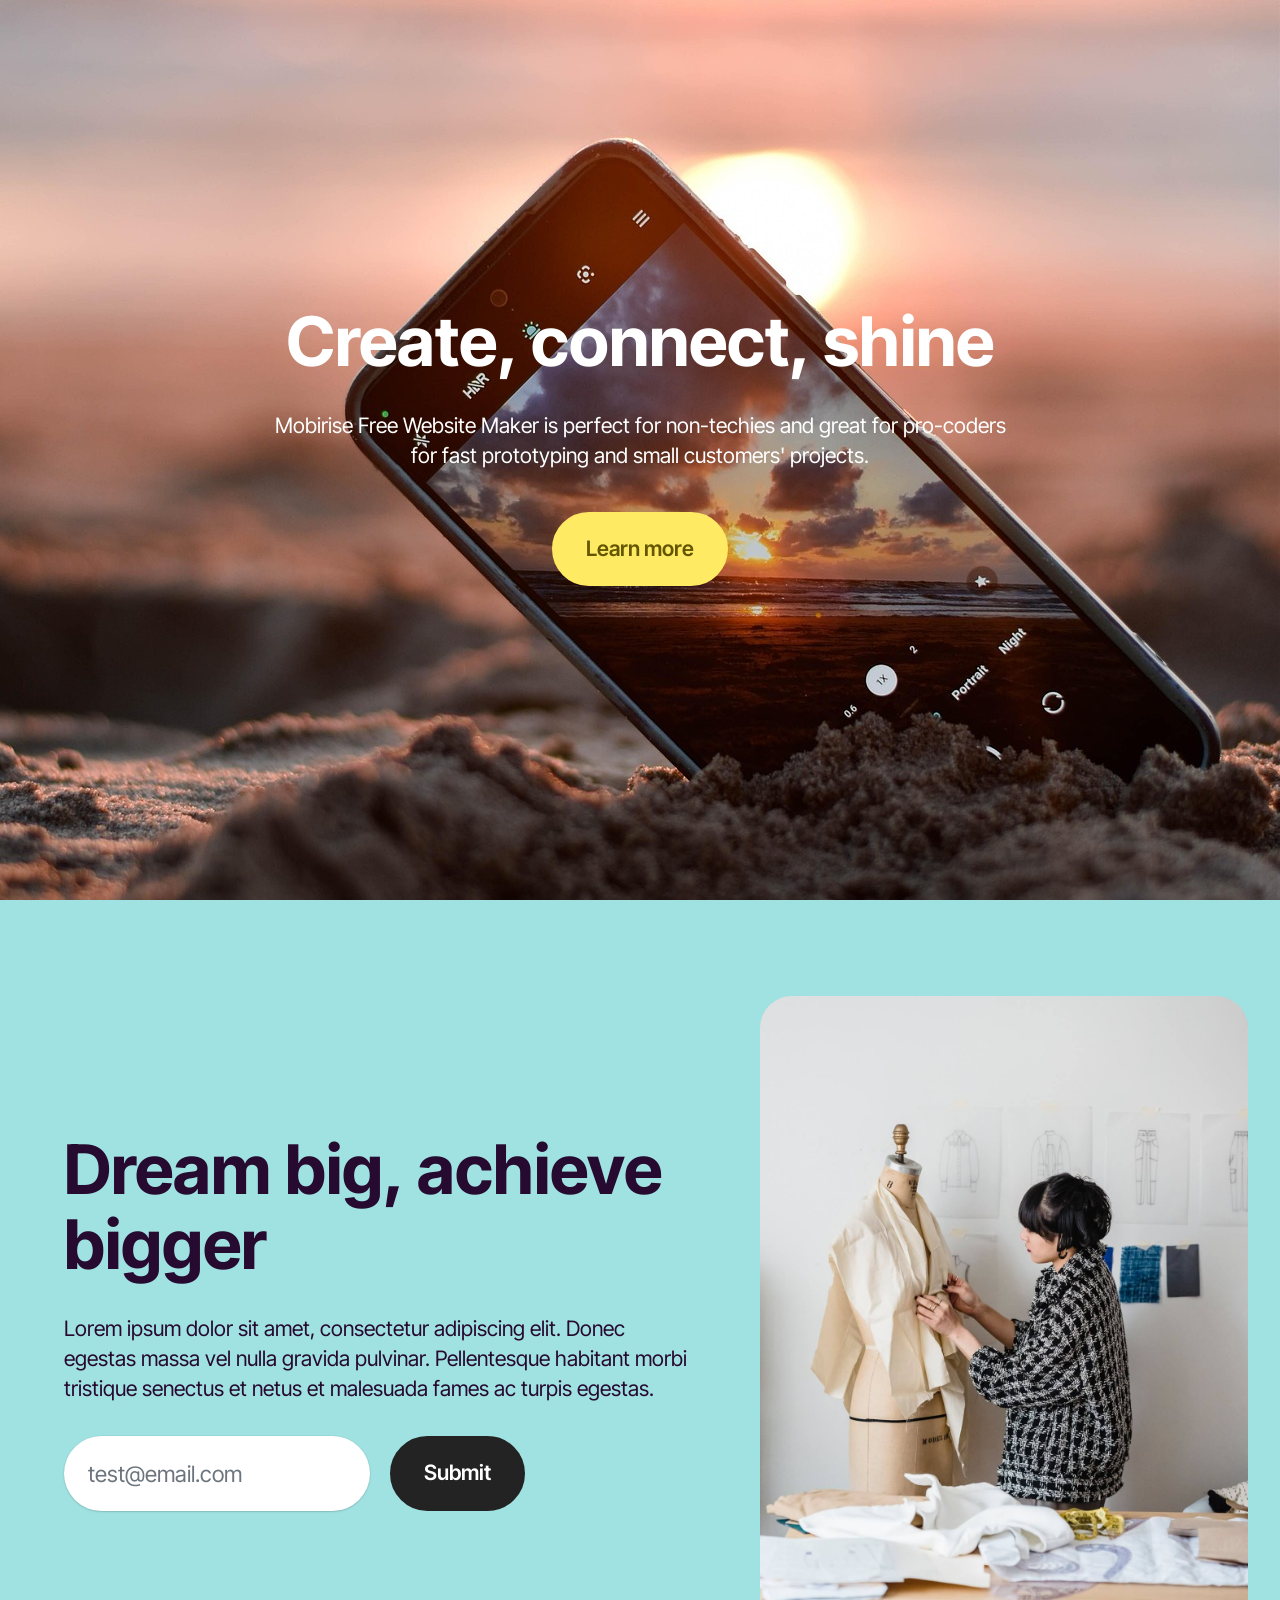
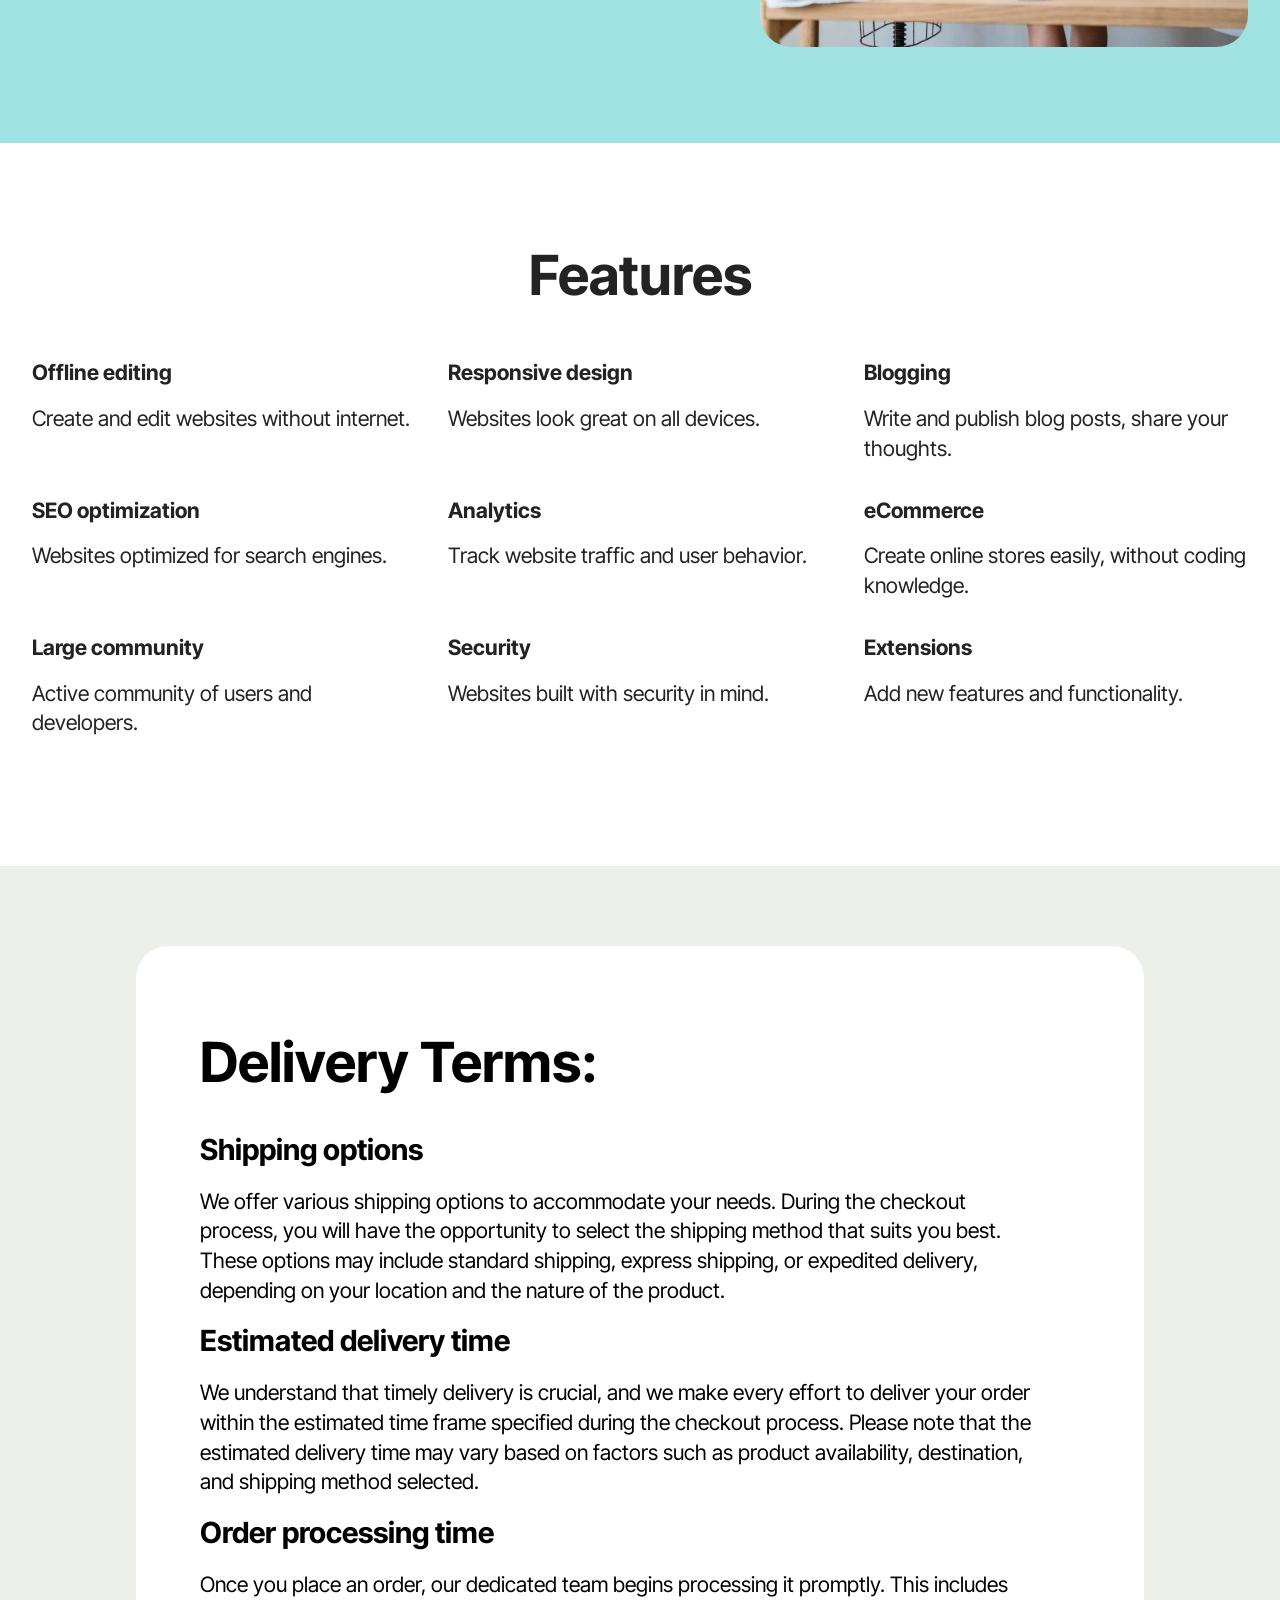
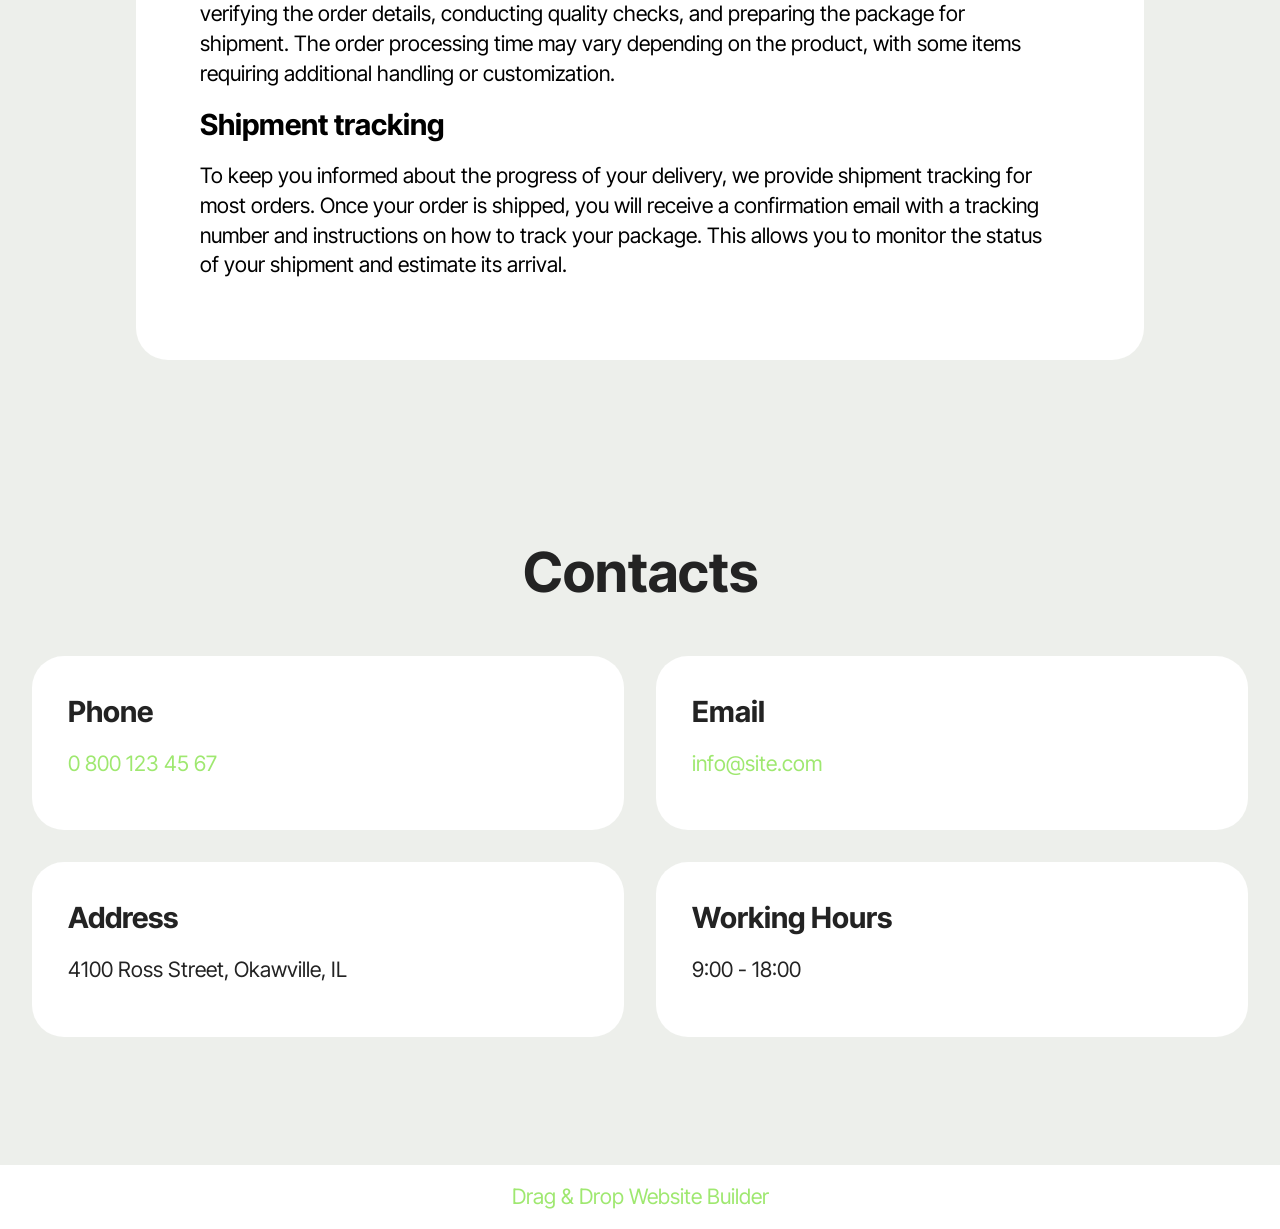
==== index.html @ 28545d35 "create github pages" ====
<!DOCTYPE html>
<html  >
<head>
  <!-- Site made with Mobirise Website Builder v6.1.12, https://mobirise.com -->
  <meta charset="UTF-8">
  <meta http-equiv="X-UA-Compatible" content="IE=edge">
  <meta name="generator" content="Mobirise v6.1.12, mobirise.com">
  <meta name="viewport" content="width=device-width, initial-scale=1, minimum-scale=1">
  <link rel="shortcut icon" href="assets/images/logo5.png" type="image/x-icon">
  <meta name="description" content="">
  
  
  <title>Home</title>
  <link rel="stylesheet" href="assets/bootstrap/css/bootstrap.min.css">
  <link rel="stylesheet" href="assets/theme/css/style.css">
  <link rel="preload" href="https://fonts.googleapis.com/css?family=Inter+Tight:100,200,300,400,500,600,700,800,900,100i,200i,300i,400i,500i,600i,700i,800i,900i&display=swap" as="style" onload="this.onload=null;this.rel='stylesheet'">
  <noscript><link rel="stylesheet" href="https://fonts.googleapis.com/css?family=Inter+Tight:100,200,300,400,500,600,700,800,900,100i,200i,300i,400i,500i,600i,700i,800i,900i&display=swap"></noscript>
  <link rel="preload" as="style" href="assets/mobirise/css/mbr-additional.css?v=DsA1QQ"><link rel="stylesheet" href="assets/mobirise/css/mbr-additional.css?v=DsA1QQ" type="text/css">

  
  
  
</head>
<body>
  
  <section data-bs-version="5.1" class="header09 startm5 cid-vx8OHKSLQX mbr-fullscreen" id="header09-0">	
    
	
	
	<div class="container-fluid">
		<div class="row">
			<div class="content-wrap col-12 col-md-8">
				<h1 class="mbr-section-title mbr-fonts-style mbr-white mb-4 display-1">
					<strong>Create, connect, shine</strong>
				</h1>
				
				<p class="mbr-fonts-style mbr-text mbr-white mb-4 display-7">
					Mobirise Free Website Maker is perfect for non-techies and great for pro-coders for fast prototyping
					and small customers' projects.
				</p>
				<div class="mbr-section-btn">
					<a class="btn btn-danger display-7" href="https://mobiri.se">
						Learn more
					</a>
				</div>
			</div>
		</div>
	</div>
</section>

<section data-bs-version="5.1" class="header8 cid-vx8OJpvfYa" id="header08-1">
	

	

	<div class="container">
		<div class="row content-wrapper justify-content-center">
			<div class="col-lg-7 mbr-form">
				<div class="text-wrapper align-left" data-form-type="formoid">
					<form action="https://mobirise.eu/" method="POST" class="mbr-form form-with-styler" data-form-title="Form Name"><input type="hidden" name="email" data-form-email="true" value="7hAetusuJZOMynA+xgD7O5yJXaCtSUnyC5FQjeJvLCbHvaGOHsaNDDgUWSrVdXHe0rz7kTd8qkErHKqMlIDs7rxGTB+/b4KkoXu0dcl7S8vp/3zw4QFLGj+jlqUexiQ5">
						<div class="dragArea row">
							<div class="col-lg-12 col-md-12 col-sm-12">
								<h1 class="mbr-section-title mbr-fonts-style mb-4 display-1">
									<strong>Dream big, achieve bigger</strong>
								</h1>
							</div>
							<div class="col-lg-12 col-md-12 col-sm-12">
								<p class="mbr-text mbr-fonts-style mb-4 display-7">
									Lorem ipsum dolor sit amet, consectetur adipiscing elit. Donec egestas massa vel
									nulla gravida pulvinar. Pellentesque habitant morbi tristique senectus et netus et
									malesuada fames ac turpis egestas.
								</p>
							</div>
							<div data-for="email" class="col-lg-6 col-md-6 col-sm-12">
								<input type="email" name="email" placeholder="test@email.com" data-form-field="email" class="form-control display-7" value="" id="email-header08-1">
							</div>
							<div class="col-auto mbr-section-btn">
								<button type="submit" class="w-100 btn btn-black display-7">Submit</button>
							</div>
							<div class="row">
								<div hidden="hidden" data-form-alert="" class="alert alert-success col-12">Thanks for filling out the form!</div>
								<div hidden="hidden" data-form-alert-danger="" class="alert alert-danger col-12">
									Oops...! some problem!
								</div>
							</div>
						</div>
					</form>
				</div>
			</div>
			<div class="col-lg-5 col-12">
				<div class="image-wrapper">
					<img class="w-100" src="assets/images/4.jpg" alt="Mobirise Website Builder">
				</div>
			</div>
		</div>
	</div>
</section>

<section data-bs-version="5.1" class="features033 cid-vx8PrbvoI5" id="features033-5">
	

	
	
	<div class="container">
		<div class="row justify-content-center">
			<div class="col-12 content-head">
				<div class="mbr-section-head mb-5">
					<h4 class="mbr-section-title mbr-fonts-style align-center mb-0 display-2">
						<strong>Features</strong>
					</h4>
					
				</div>
			</div>
		</div>
		<div class="row justify-content-center">
			<div class="item features-without-image col-12 col-lg-4 active">
				<div class="item-wrapper">
					
					<div class="card-box">
						<h4 class="card-title mbr-fonts-style mb-0 display-7">
							<strong>Offline editing</strong>
						</h4>
						<h5 class="card-text mbr-fonts-style mt-3 display-7">
							<div>Create and edit websites without internet.</div>
						</h5>
					</div>
				</div>
			</div>
			<div class="item features-without-image col-12 col-lg-4">
				<div class="item-wrapper">
					
					<div class="card-box">
						<h4 class="card-title mbr-fonts-style mb-0 display-7">
							<strong>Responsive design</strong>
						</h4>
						<h5 class="card-text mbr-fonts-style mt-3 display-7">
							Websites look great on all devices.
						</h5>
					</div>
				</div>
			</div>
			<div class="item features-without-image col-12 col-lg-4">
				<div class="item-wrapper">
					
					<div class="card-box">
						<h4 class="card-title mbr-fonts-style mb-0 display-7">
							<strong>Blogging</strong>
						</h4>
						<h5 class="card-text mbr-fonts-style mt-3 display-7">
							Write and publish blog posts, share your thoughts.
						</h5>
					</div>
				</div>
			</div>
			<div class="item features-without-image col-12 col-lg-4">
				<div class="item-wrapper">
					
					<div class="card-box">
						<h4 class="card-title mbr-fonts-style mb-0 display-7">
							<strong>SEO optimization</strong>
						</h4>
						<h5 class="card-text mbr-fonts-style mt-3 display-7">
							Websites optimized for search engines.
						</h5>
					</div>
				</div>
			</div>
			<div class="item features-without-image col-12 col-lg-4">
				<div class="item-wrapper">
					
					<div class="card-box">
						<h4 class="card-title mbr-fonts-style mb-0 display-7">
							<strong>Analytics</strong>
						</h4>
						<h5 class="card-text mbr-fonts-style mt-3 display-7">
							Track website traffic and user behavior.
						</h5>
					</div>
				</div>
			</div>
			<div class="item features-without-image col-12 col-lg-4">
				<div class="item-wrapper">
					
					<div class="card-box">
						<h4 class="card-title mbr-fonts-style mb-0 display-7">
							<strong>eCommerce</strong>
						</h4>
						<h5 class="card-text mbr-fonts-style mt-3 display-7">
							Create online stores easily, without coding knowledge.
						</h5>
					</div>
				</div>
			</div>

			<div class="item features-without-image col-12 col-lg-4">
				<div class="item-wrapper">
					
					<div class="card-box">
						<h4 class="card-title mbr-fonts-style mb-0 display-7">
							<strong>Large community</strong>
						</h4>
						<h5 class="card-text mbr-fonts-style mt-3 display-7">
							Active community of users and developers.
						</h5>
					</div>
				</div>
			</div>
			<div class="item features-without-image col-12 col-lg-4">
				<div class="item-wrapper">
					
					<div class="card-box">
						<h4 class="card-title mbr-fonts-style mb-0 display-7">
							<strong>Security</strong>
						</h4>
						<h5 class="card-text mbr-fonts-style mt-3 display-7">
						  Websites built with security in mind.</h5>
					</div>
				</div>
			</div>
			<div class="item features-without-image col-12 col-lg-4">
				<div class="item-wrapper">
					
					<div class="card-box">
						<h4 class="card-title mbr-fonts-style mb-0 display-7">
							<strong>Extensions</strong>
						</h4>
						<h5 class="card-text mbr-fonts-style mt-3 display-7">
							Add new features and functionality.
						</h5>
					</div>
				</div>
			</div>
		</div>
	</div>
</section>

<section data-bs-version="5.1" class="article07 cid-vx8PsERZXl" id="article07-6">
  

  
  
  <div class="container">
    <div class="row justify-content-center">
      <div class="card col-md-12 col-lg-10">
        <div class="card-wrapper">
          <h3 class="card-title mbr-fonts-style mbr-white mt-3 mb-4 display-2">
            <strong>Delivery Terms:</strong>
          </h3>
          <div class="row card-box align-left">
            <div class="item features-without-image col-12">
              <div class="item-wrapper">
                <h4 class="mbr-section-subtitle mbr-fonts-style mb-3 display-5">
                  <strong>Shipping options</strong>
                </h4>
                <p class="mbr-text mbr-fonts-style display-7">
                  We offer various shipping options to accommodate your needs.
                  During the checkout process, you will have the opportunity to
                  select the shipping method that suits you best. These options
                  may include standard shipping, express shipping, or expedited
                  delivery, depending on your location and the nature of the
                  product.
                </p>
              </div>
            </div>
            <div class="item features-without-image col-12">
              <div class="item-wrapper">
                <h4 class="mbr-section-subtitle mbr-fonts-style mb-3 display-5">
                  <strong>Estimated delivery time</strong>
                </h4>
                <p class="mbr-text mbr-fonts-style display-7">
                  We understand that timely delivery is crucial, and we make
                  every effort to deliver your order within the estimated time
                  frame specified during the checkout process. Please note that
                  the estimated delivery time may vary based on factors such as
                  product availability, destination, and shipping method
                  selected.
                </p>
              </div>
            </div>
            <div class="item features-without-image col-12">
              <div class="item-wrapper">
                <h4 class="mbr-section-subtitle mbr-fonts-style mb-3 display-5">
                  <strong>Order processing time</strong>
                </h4>
                <p class="mbr-text mbr-fonts-style display-7">
                  Once you place an order, our dedicated team begins processing
                  it promptly. This includes verifying the order details,
                  conducting quality checks, and preparing the package for
                  shipment. The order processing time may vary depending on the
                  product, with some items requiring additional handling or
                  customization.
                </p>
              </div>
            </div>
            <div class="item features-without-image col-12">
              <div class="item-wrapper">
                <h4 class="mbr-section-subtitle mbr-fonts-style mb-3 display-5">
                  <strong>Shipment tracking</strong>
                </h4>
                <p class="mbr-text mbr-fonts-style display-7">
                  To keep you informed about the progress of your delivery, we
                  provide shipment tracking for most orders. Once your order is
                  shipped, you will receive a confirmation email with a tracking
                  number and instructions on how to track your package. This
                  allows you to monitor the status of your shipment and estimate
                  its arrival.
                </p>
              </div>
            </div>
          </div>
          
        </div>
      </div>
    </div>
  </div>
</section>

<section data-bs-version="5.1" class="contacts01 cid-vx8PwdO3Mo" id="contacts01-7">
    

    
    
    <div class="container">
        <div class="row justify-content-center">
            <div class="col-12 content-head">
                <div class="mbr-section-head mb-5">
                    <h3 class="mbr-section-title mbr-fonts-style align-center mb-0 display-2">
                        <strong>Contacts</strong>
                    </h3>
                    
                </div>
            </div>
        </div>
        <div class="row">
            <div class="item features-without-image col-12 col-md-6 active">
                <div class="item-wrapper">
                    <div class="text-wrapper">
                        <h6 class="card-title mbr-fonts-style mb-3 display-5">
                            <strong>Phone</strong>
                        </h6>
                        <p class="mbr-text mbr-fonts-style display-7">
                            <a href="tel:+12345678910" class="text-primary">0 800 123 45 67</a>
                        </p>
                    </div>
                </div>
            </div>
            <div class="item features-without-image col-12 col-md-6">
                <div class="item-wrapper">
                    <div class="text-wrapper">
                        <h6 class="card-title mbr-fonts-style mb-3 display-5">
                            <strong>Email</strong>
                        </h6>
                        <p class="mbr-text mbr-fonts-style display-7">
                            <a href="mailto:info@site.com" class="text-primary">info@site.com</a>
                        </p>
                    </div>
                </div>
            </div>
            <div class="item features-without-image col-12 col-md-6">
                <div class="item-wrapper">
                    <div class="text-wrapper">
                        <h6 class="card-title mbr-fonts-style mb-3 display-5">
                            <strong>Address</strong>
                        </h6>
                        <p class="mbr-text mbr-fonts-style display-7">
                            4100 Ross Street, Okawville, IL
                        </p>
                    </div>
                </div>
            </div>
            <div class="item features-without-image col-12 col-md-6">
                <div class="item-wrapper">
                    <div class="text-wrapper">
                        <h6 class="card-title mbr-fonts-style mb-3 display-5">
                            <strong>Working Hours</strong>
                        </h6>
                        <p class="mbr-text mbr-fonts-style display-7">
                            9:00 - 18:00
                        </p>
                    </div>
                </div>
            </div>
        </div>
    </div>
</section><section class="display-7" style="padding: 0;align-items: center;justify-content: center;flex-wrap: wrap;    align-content: center;display: flex;position: relative;height: 4rem;"><a href="https://mobiri.se/5185870" style="flex: 1 1;height: 4rem;position: absolute;width: 100%;z-index: 1;"><img alt="" style="height: 4rem;" src="[data-uri]"></a><p style="margin: 0;text-align: center;" class="display-7">&#8204;</p><a style="z-index:1" href="https://mobirise.com/drag-drop-website-builder.html">Drag & Drop Website Builder</a></section><script src="assets/bootstrap/js/bootstrap.bundle.min.js"></script>  <script src="assets/smoothscroll/smooth-scroll.js"></script>  <script src="assets/ytplayer/index.js"></script>  <script src="assets/theme/js/script.js"></script>  <script src="assets/formoid/formoid.min.js"></script>  
  
  
</body>
</html>
---- assets/theme/css/style.css ----
@charset "UTF-8";
section {
  background-color: #ffffff;
}

body {
  font-style: normal;
  line-height: 1.5;
  font-weight: 400;
  color: #232323;
  position: relative;
}

button {
  background-color: transparent;
  border-color: transparent;
}

.embla__button,
.carousel-control {
  background-color: #edefea !important;
  opacity: 0.8 !important;
  color: #464845 !important;
  border-color: #edefea !important;
}

.carousel .close,
.modalWindow .close {
  background-color: #edefea !important;
  color: #464845 !important;
  border-color: #edefea !important;
  opacity: 0.8 !important;
}

.carousel .close:hover,
.modalWindow .close:hover {
  opacity: 1 !important;
}

.carousel-indicators li {
  background-color: #edefea !important;
  border: 2px solid #464845 !important;
}

.carousel-indicators li:hover,
.carousel-indicators li:active {
  opacity: 0.8 !important;
}

.embla__button:hover,
.carousel-control:hover {
  background-color: #edefea !important;
  opacity: 1 !important;
}

.modalWindow-video-container {
  height: 80%;
}

section,
.container,
.container-fluid {
  position: relative;
  word-wrap: break-word;
}

a.mbr-iconfont:hover {
  text-decoration: none;
}

.article .lead p,
.article .lead ul,
.article .lead ol,
.article .lead pre,
.article .lead blockquote {
  margin-bottom: 0;
}

a {
  font-style: normal;
  font-weight: 400;
  cursor: pointer;
}
a, a:hover {
  text-decoration: none;
}

.mbr-section-title {
  font-style: normal;
  line-height: 1.3;
}

.mbr-section-subtitle {
  line-height: 1.3;
}

.mbr-text {
  font-style: normal;
  line-height: 1.7;
}

h1,
h2,
h3,
h4,
h5,
h6,
.display-1,
.display-2,
.display-4,
.display-5,
.display-7,
span,
p,
a {
  line-height: 1;
  word-break: break-word;
  word-wrap: break-word;
  font-weight: 400;
}

b,
strong {
  font-weight: bold;
}

input:-webkit-autofill, input:-webkit-autofill:hover, input:-webkit-autofill:focus, input:-webkit-autofill:active {
  transition-delay: 9999s;
  -webkit-transition-property: background-color, color;
  transition-property: background-color, color;
}

textarea[type=hidden] {
  display: none;
}

section {
  background-position: 50% 50%;
  background-repeat: no-repeat;
  background-size: cover;
}
section .mbr-background-video,
section .mbr-background-video-preview {
  position: absolute;
  bottom: 0;
  left: 0;
  right: 0;
  top: 0;
}

.hidden {
  visibility: hidden;
}

.mbr-z-index20 {
  z-index: 20;
}

/*! Base colors */
.mbr-white {
  color: #ffffff;
}

.mbr-black {
  color: #111111;
}

.mbr-bg-white {
  background-color: #ffffff;
}

.mbr-bg-black {
  background-color: #000000;
}

/*! Text-aligns */
.align-left {
  text-align: left;
}

.align-center {
  text-align: center;
}

.align-right {
  text-align: right;
}

/*! Font-weight  */
.mbr-light {
  font-weight: 300;
}

.mbr-regular {
  font-weight: 400;
}

.mbr-semibold {
  font-weight: 500;
}

.mbr-bold {
  font-weight: 700;
}

/*! Media  */
.media-content {
  flex-basis: 100%;
}

.media-container-row {
  display: flex;
  flex-direction: row;
  flex-wrap: wrap;
  justify-content: center;
  align-content: center;
  align-items: start;
}
.media-container-row .media-size-item {
  width: 400px;
}

.media-container-column {
  display: flex;
  flex-direction: column;
  flex-wrap: wrap;
  justify-content: center;
  align-content: center;
  align-items: stretch;
}
.media-container-column > * {
  width: 100%;
}

@media (min-width: 992px) {
  .media-container-row {
    flex-wrap: nowrap;
  }
}
figure {
  margin-bottom: 0;
  overflow: hidden;
}

figure[mbr-media-size] {
  transition: width 0.1s;
}

img,
iframe {
  display: block;
  width: 100%;
}

.card {
  background-color: transparent;
  border: none;
}

.card-box {
  width: 100%;
}

.card-img {
  text-align: center;
  flex-shrink: 0;
  -webkit-flex-shrink: 0;
}

.media {
  max-width: 100%;
  margin: 0 auto;
}

.mbr-figure {
  align-self: center;
}

.media-container > div {
  max-width: 100%;
}

.mbr-figure img,
.card-img img {
  width: 100%;
}

@media (max-width: 991px) {
  .media-size-item {
    width: auto !important;
  }
  .media {
    width: auto;
  }
  .mbr-figure {
    width: 100% !important;
  }
}
/*! Buttons */
.mbr-section-btn {
  margin-left: -0.6rem;
  margin-right: -0.6rem;
  font-size: 0;
}

.btn {
  font-weight: 600;
  border-width: 1px;
  font-style: normal;
  margin: 0.6rem 0.6rem;
  white-space: normal;
  transition: all 0.2s ease-in-out;
  display: inline-flex;
  align-items: center;
  justify-content: center;
  word-break: break-word;
}

.btn-sm {
  font-weight: 600;
  letter-spacing: 0px;
  transition: all 0.3s ease-in-out;
}

.btn-md {
  font-weight: 600;
  letter-spacing: 0px;
  transition: all 0.3s ease-in-out;
}

.btn-lg {
  font-weight: 600;
  letter-spacing: 0px;
  transition: all 0.3s ease-in-out;
}

.btn-form {
  margin: 0;
}
.btn-form:hover {
  cursor: pointer;
}

nav .mbr-section-btn {
  margin-left: 0rem;
  margin-right: 0rem;
}

/*! Btn icon margin */
.btn .mbr-iconfont,
.btn.btn-sm .mbr-iconfont {
  order: 1;
  cursor: pointer;
  margin-left: 0.5rem;
  vertical-align: sub;
}

.btn.btn-md .mbr-iconfont,
.btn.btn-md .mbr-iconfont {
  margin-left: 0.8rem;
}

.mbr-regular {
  font-weight: 400;
}

.mbr-semibold {
  font-weight: 500;
}

.mbr-bold {
  font-weight: 700;
}

[type=submit] {
  -webkit-appearance: none;
}

/*! Full-screen */
.mbr-fullscreen .mbr-overlay {
  min-height: 100vh;
}

.mbr-fullscreen {
  display: flex;
  display: -moz-flex;
  display: -ms-flex;
  display: -o-flex;
  align-items: center;
  min-height: 100vh;
  padding-top: 3rem;
  padding-bottom: 3rem;
}

/*! Map */
.map {
  height: 25rem;
  position: relative;
}
.map iframe {
  width: 100%;
  height: 100%;
}

/*! Scroll to top arrow */
.mbr-arrow-up {
  bottom: 25px;
  right: 90px;
  position: fixed;
  text-align: right;
  z-index: 5000;
  color: #ffffff;
  font-size: 22px;
}

.mbr-arrow-up a {
  background: rgba(0, 0, 0, 0.2);
  border-radius: 50%;
  color: #fff;
  display: inline-block;
  height: 60px;
  width: 60px;
  border: 2px solid #fff;
  outline-style: none !important;
  position: relative;
  text-decoration: none;
  transition: all 0.3s ease-in-out;
  cursor: pointer;
  text-align: center;
}
.mbr-arrow-up a:hover {
  background-color: rgba(0, 0, 0, 0.4);
}
.mbr-arrow-up a i {
  line-height: 60px;
}

.mbr-arrow-up-icon {
  display: block;
  color: #fff;
}

.mbr-arrow-up-icon::before {
  content: "›";
  display: inline-block;
  font-family: serif;
  font-size: 22px;
  line-height: 1;
  font-style: normal;
  position: relative;
  top: 6px;
  left: -4px;
  transform: rotate(-90deg);
}

/*! Arrow Down */
.mbr-arrow {
  position: absolute;
  bottom: 45px;
  left: 50%;
  width: 60px;
  height: 60px;
  cursor: pointer;
  background-color: rgba(80, 80, 80, 0.5);
  border-radius: 50%;
  transform: translateX(-50%);
}
@media (max-width: 767px) {
  .mbr-arrow {
    display: none;
  }
}
.mbr-arrow > a {
  display: inline-block;
  text-decoration: none;
  outline-style: none;
  animation: arrowdown 1.7s ease-in-out infinite;
  color: #ffffff;
}
.mbr-arrow > a > i {
  position: absolute;
  top: -2px;
  left: 15px;
  font-size: 2rem;
}

#scrollToTop a i::before {
  content: "";
  position: absolute;
  display: block;
  border-bottom: 2.5px solid #fff;
  border-left: 2.5px solid #fff;
  width: 27.8%;
  height: 27.8%;
  left: 50%;
  top: 51%;
  transform: translateY(-30%) translateX(-50%) rotate(135deg);
}

@keyframes arrowdown {
  0% {
    transform: translateY(0px);
  }
  50% {
    transform: translateY(-5px);
  }
  100% {
    transform: translateY(0px);
  }
}
@media (max-width: 500px) {
  .mbr-arrow-up {
    left: 0;
    right: 0;
    text-align: center;
  }
}
/*Gradients animation*/
@keyframes gradient-animation {
  from {
    background-position: 0% 100%;
    animation-timing-function: ease-in-out;
  }
  to {
    background-position: 100% 0%;
    animation-timing-function: ease-in-out;
  }
}
.bg-gradient {
  background-size: 200% 200%;
  animation: gradient-animation 5s infinite alternate;
  -webkit-animation: gradient-animation 5s infinite alternate;
}

.menu .navbar-brand {
  display: -webkit-flex;
}
.menu .navbar-brand span {
  display: flex;
  display: -webkit-flex;
}
.menu .navbar-brand .navbar-caption-wrap {
  display: -webkit-flex;
}
.menu .navbar-brand .navbar-logo img {
  display: -webkit-flex;
  width: auto;
}
@media (min-width: 768px) and (max-width: 991px) {
  .menu .navbar-toggleable-sm .navbar-nav {
    display: -ms-flexbox;
  }
}
@media (max-width: 991px) {
  .menu .navbar-collapse {
    max-height: 93.5vh;
  }
  .menu .navbar-collapse.show {
    overflow: auto;
  }
}
@media (min-width: 992px) {
  .menu .navbar-nav.nav-dropdown {
    display: -webkit-flex;
  }
  .menu .navbar-toggleable-sm .navbar-collapse {
    display: -webkit-flex !important;
  }
  .menu .collapsed .navbar-collapse {
    max-height: 93.5vh;
  }
  .menu .collapsed .navbar-collapse.show {
    overflow: auto;
  }
}
@media (max-width: 767px) {
  .menu .navbar-collapse {
    max-height: 80vh;
  }
}

.nav-link .mbr-iconfont {
  margin-right: 0.5rem;
}

.navbar {
  display: -webkit-flex;
  -webkit-flex-wrap: wrap;
  -webkit-align-items: center;
  -webkit-justify-content: space-between;
}

.navbar-collapse {
  -webkit-flex-basis: 100%;
  -webkit-flex-grow: 1;
  -webkit-align-items: center;
}

.nav-dropdown .link {
  padding: 0.667em 1.667em !important;
  margin: 0 !important;
}

.nav {
  display: -webkit-flex;
  -webkit-flex-wrap: wrap;
}

.row {
  display: -webkit-flex;
  -webkit-flex-wrap: wrap;
}

.justify-content-center {
  -webkit-justify-content: center;
}

.form-inline {
  display: -webkit-flex;
}

.card-wrapper {
  -webkit-flex: 1;
}

.carousel-control {
  z-index: 10;
  display: -webkit-flex;
}

.carousel-controls {
  display: -webkit-flex;
}

.media {
  display: -webkit-flex;
}

.form-group:focus {
  outline: none;
}

.jq-selectbox__select {
  padding: 7px 0;
  position: relative;
}

.jq-selectbox__dropdown {
  overflow: hidden;
  border-radius: 10px;
  position: absolute;
  top: 100%;
  left: 0 !important;
  width: 100% !important;
}

.jq-selectbox__trigger-arrow {
  right: 0;
  transform: translateY(-50%);
}

.jq-selectbox li {
  padding: 1.07em 0.5em;
}

input[type=range] {
  padding-left: 0 !important;
  padding-right: 0 !important;
}

.modal-dialog,
.modal-content {
  height: 100%;
}

.modal-dialog .carousel-inner {
  height: calc(100vh - 1.75rem);
}
@media (max-width: 575px) {
  .modal-dialog .carousel-inner {
    height: calc(100vh - 1rem);
  }
}

.carousel-item {
  text-align: center;
}

.carousel-item img {
  margin: auto;
}

.navbar-toggler {
  align-self: flex-start;
  padding: 0.25rem 0.75rem;
  font-size: 1.25rem;
  line-height: 1;
  background: transparent;
  border: 1px solid transparent;
  border-radius: 0.25rem;
}

.navbar-toggler:focus,
.navbar-toggler:hover {
  text-decoration: none;
  box-shadow: none;
}

.navbar-toggler-icon {
  display: inline-block;
  width: 1.5em;
  height: 1.5em;
  vertical-align: middle;
  content: "";
  background: no-repeat center center;
  background-size: 100% 100%;
}

.navbar-toggler-left {
  position: absolute;
  left: 1rem;
}

.navbar-toggler-right {
  position: absolute;
  right: 1rem;
}

.card-img {
  width: auto;
}

.menu .navbar.collapsed:not(.beta-menu) {
  flex-direction: column;
}

.carousel-item.active,
.carousel-item-next,
.carousel-item-prev {
  display: flex;
}

.note-air-layout .dropup .dropdown-menu,
.note-air-layout .navbar-fixed-bottom .dropdown .dropdown-menu {
  bottom: initial !important;
}

html,
body {
  height: auto;
  min-height: 100vh;
}

.dropup .dropdown-toggle::after {
  display: none;
}

.form-asterisk {
  font-family: initial;
  position: absolute;
  top: -2px;
  font-weight: normal;
}

.form-control-label {
  position: relative;
  cursor: pointer;
  margin-bottom: 0.357em;
  padding: 0;
}

.alert {
  color: #ffffff;
  border-radius: 0;
  border: 0;
  font-size: 1.1rem;
  line-height: 1.5;
  margin-bottom: 1.875rem;
  padding: 1.25rem;
  position: relative;
  text-align: center;
}
.alert.alert-form::after {
  background-color: inherit;
  bottom: -7px;
  content: "";
  display: block;
  height: 14px;
  left: 50%;
  margin-left: -7px;
  position: absolute;
  transform: rotate(45deg);
  width: 14px;
}

.form-control {
  background-color: #ffffff;
  background-clip: border-box;
  color: #232323;
  line-height: 1rem !important;
  height: auto;
  padding: 1.2rem 2rem;
  transition: border-color 0.25s ease 0s;
  border: 1px solid transparent !important;
  border-radius: 4px;
  box-shadow: rgba(0, 0, 0, 0.07) 0px 1px 1px 0px, rgba(0, 0, 0, 0.07) 0px 1px 3px 0px, rgba(0, 0, 0, 0.03) 0px 0px 0px 1px;
}
.form-active .form-control:invalid {
  border-color: red;
}

.row > * {
  padding-right: 1rem;
  padding-left: 1rem;
}

form .row {
  margin-left: -0.6rem;
  margin-right: -0.6rem;
}
form .row [class*=col] {
  padding-left: 0.6rem;
  padding-right: 0.6rem;
}

form .mbr-section-btn {
  padding-left: 0.6rem;
  padding-right: 0.6rem;
}

form .form-check-input {
  margin-top: 0.5;
}

textarea.form-control {
  line-height: 1.5rem !important;
}

.form-group {
  margin-bottom: 1.2rem;
}

.form-control,
form .btn {
  min-height: 48px;
}

.gdpr-block label span.textGDPR input[name=gdpr] {
  top: 7px;
}

.form-control:focus {
  box-shadow: none;
}

:focus {
  outline: none;
}

.mbr-overlay {
  background-color: #000;
  bottom: 0;
  left: 0;
  opacity: 0.5;
  position: absolute;
  right: 0;
  top: 0;
  z-index: 0;
  pointer-events: none;
}

blockquote {
  font-style: italic;
  padding: 3rem;
  font-size: 1.09rem;
  position: relative;
  border-left: 3px solid;
}

ul,
ol,
pre,
blockquote {
  margin-bottom: 2.3125rem;
}

.mt-4 {
  margin-top: 2rem !important;
}

.mb-4 {
  margin-bottom: 2rem !important;
}

.container,
.container-fluid {
  padding-left: 16px;
  padding-right: 16px;
}

.row {
  margin-left: -16px;
  margin-right: -16px;
}
.row > [class*=col] {
  padding-left: 16px;
  padding-right: 16px;
}

@media (min-width: 992px) {
  .container-fluid {
    padding-left: 32px;
    padding-right: 32px;
  }
}
@media (max-width: 991px) {
  .mbr-container {
    padding-left: 16px;
    padding-right: 16px;
  }
}
.app-video-wrapper > img {
  opacity: 1;
}

.app-video-wrapper {
  background: transparent;
}

.item {
  position: relative;
}

.dropdown-menu .dropdown-menu {
  left: 100%;
}

.dropdown-item + .dropdown-menu {
  display: none;
}

.dropdown-item:hover + .dropdown-menu,
.dropdown-menu:hover {
  display: block;
}

@media (min-aspect-ratio: 16/9) {
  .mbr-video-foreground {
    height: 300% !important;
    top: -100% !important;
  }
}
@media (max-aspect-ratio: 16/9) {
  .mbr-video-foreground {
    width: 300% !important;
    left: -100% !important;
  }
}.engine {
	position: absolute;
	text-indent: -2400px;
	text-align: center;
	padding: 0;
	top: 0;
	left: -2400px;
}
---- assets/mobirise/css/mbr-additional.css ----
.btn {
  border-width: 2px;
}
img,
.card-wrap,
.card-wrapper,
.video-wrapper,
.mbr-figure iframe,
.google-map iframe,
.slide-content,
.plan,
.card,
.item-wrapper,
.item-wrapper .mbr-overlay {
  border-radius: 2rem !important;
}
.video-wrapper {
  overflow: hidden;
}
body {
  font-family: Inter Tight;
}
.display-1 {
  font-family: 'Inter Tight', sans-serif;
  font-size: 5rem;
  line-height: 1;
}
.display-1 > .mbr-iconfont {
  font-size: 6.25rem;
}
.display-2 {
  font-family: 'Inter Tight', sans-serif;
  font-size: 4rem;
  line-height: 1;
}
.display-2 > .mbr-iconfont {
  font-size: 5rem;
}
.display-4 {
  font-family: 'Inter Tight', sans-serif;
  font-size: 1.4rem;
  line-height: 1.5;
}
.display-4 > .mbr-iconfont {
  font-size: 1.75rem;
}
.display-5 {
  font-family: 'Inter Tight', sans-serif;
  font-size: 2rem;
  line-height: 1.5;
}
.display-5 > .mbr-iconfont {
  font-size: 2.5rem;
}
.display-7 {
  font-family: 'Inter Tight', sans-serif;
  font-size: 1.4rem;
  line-height: 1.3;
}
.display-7 > .mbr-iconfont {
  font-size: 1.75rem;
}
/* ---- Fluid typography for mobile devices ---- */
/* 1.4 - font scale ratio ( bootstrap == 1.42857 ) */
/* 100vw - current viewport width */
/* (48 - 20)  48 == 48rem == 768px, 20 == 20rem == 320px(minimal supported viewport) */
/* 0.65 - min scale variable, may vary */
@media (max-width: 992px) {
  .display-1 {
    font-size: 4rem;
  }
}
@media (max-width: 768px) {
  .display-1 {
    font-size: 3.5rem;
    font-size: calc( 2.4rem + (5 - 2.4) * ((100vw - 20rem) / (48 - 20)));
    line-height: calc( 1.1 * (2.4rem + (5 - 2.4) * ((100vw - 20rem) / (48 - 20))));
  }
  .display-2 {
    font-size: 3.2rem;
    font-size: calc( 2.05rem + (4 - 2.05) * ((100vw - 20rem) / (48 - 20)));
    line-height: calc( 1.3 * (2.05rem + (4 - 2.05) * ((100vw - 20rem) / (48 - 20))));
  }
  .display-4 {
    font-size: 1.12rem;
    font-size: calc( 1.14rem + (1.4 - 1.14) * ((100vw - 20rem) / (48 - 20)));
    line-height: calc( 1.4 * (1.14rem + (1.4 - 1.14) * ((100vw - 20rem) / (48 - 20))));
  }
  .display-5 {
    font-size: 1.6rem;
    font-size: calc( 1.35rem + (2 - 1.35) * ((100vw - 20rem) / (48 - 20)));
    line-height: calc( 1.4 * (1.35rem + (2 - 1.35) * ((100vw - 20rem) / (48 - 20))));
  }
  .display-7 {
    font-size: 1.12rem;
    font-size: calc( 1.14rem + (1.4 - 1.14) * ((100vw - 20rem) / (48 - 20)));
    line-height: calc( 1.4 * (1.14rem + (1.4 - 1.14) * ((100vw - 20rem) / (48 - 20))));
  }
}
@media (min-width: 992px) and (max-width: 1400px) {
  .display-1 {
    font-size: 3.5rem;
    font-size: calc( 2.4rem + (5 - 2.4) * ((100vw - 62rem) / (87 - 62)));
    line-height: calc( 1.1 * (2.4rem + (5 - 2.4) * ((100vw - 62rem) / (87 - 62))));
  }
  .display-2 {
    font-size: 3.2rem;
    font-size: calc( 2.05rem + (4 - 2.05) * ((100vw - 62rem) / (87 - 62)));
    line-height: calc( 1.3 * (2.05rem + (4 - 2.05) * ((100vw - 62rem) / (87 - 62))));
  }
  .display-4 {
    font-size: 1.12rem;
    font-size: calc( 1.14rem + (1.4 - 1.14) * ((100vw - 62rem) / (87 - 62)));
    line-height: calc( 1.4 * (1.14rem + (1.4 - 1.14) * ((100vw - 62rem) / (87 - 62))));
  }
  .display-5 {
    font-size: 1.6rem;
    font-size: calc( 1.35rem + (2 - 1.35) * ((100vw - 62rem) / (87 - 62)));
    line-height: calc( 1.4 * (1.35rem + (2 - 1.35) * ((100vw - 62rem) / (87 - 62))));
  }
  .display-7 {
    font-size: 1.12rem;
    font-size: calc( 1.14rem + (1.4 - 1.14) * ((100vw - 62rem) / (87 - 62)));
    line-height: calc( 1.4 * (1.14rem + (1.4 - 1.14) * ((100vw - 62rem) / (87 - 62))));
  }
}
/* Buttons */
.btn {
  padding: 1.25rem 2rem;
  border-radius: 4px;
}
@media (max-width: 767px) {
  .btn {
    padding: 0.75rem 1.5rem;
  }
}
.btn-sm {
  padding: 0.6rem 1.2rem;
  border-radius: 4px;
}
.btn-md {
  padding: 0.6rem 1.2rem;
  border-radius: 4px;
}
.btn-lg {
  padding: 1.25rem 2rem;
  border-radius: 4px;
}
.bg-primary {
  background-color: #9fe870 !important;
}
.bg-success {
  background-color: #3a341c !important;
}
.bg-info {
  background-color: #320707 !important;
}
.bg-warning {
  background-color: #a0e2e1 !important;
}
.bg-danger {
  background-color: #ffea64 !important;
}
.btn-primary,
.btn-primary:active {
  background-color: #9fe870 !important;
  border-color: #9fe870 !important;
  color: #264d0c !important;
  box-shadow: none;
}
.btn-primary:hover,
.btn-primary:focus,
.btn-primary.focus,
.btn-primary.active {
  color: inherit;
  background-color: #bcef9c !important;
  border-color: #bcef9c !important;
  box-shadow: none;
}
.btn-primary.disabled,
.btn-primary:disabled {
  color: #264d0c !important;
  background-color: #bcef9c !important;
  border-color: #bcef9c !important;
}
.btn-secondary,
.btn-secondary:active {
  background-color: #ffd7ef !important;
  border-color: #ffd7ef !important;
  color: #d70081 !important;
  box-shadow: none;
}
.btn-secondary:hover,
.btn-secondary:focus,
.btn-secondary.focus,
.btn-secondary.active {
  color: inherit;
  background-color: #ffffff !important;
  border-color: #ffffff !important;
  box-shadow: none;
}
.btn-secondary.disabled,
.btn-secondary:disabled {
  color: #d70081 !important;
  background-color: #ffffff !important;
  border-color: #ffffff !important;
}
.btn-info,
.btn-info:active {
  background-color: #320707 !important;
  border-color: #320707 !important;
  color: #ffffff !important;
  box-shadow: none;
}
.btn-info:hover,
.btn-info:focus,
.btn-info.focus,
.btn-info.active {
  color: inherit;
  background-color: #5f0d0d !important;
  border-color: #5f0d0d !important;
  box-shadow: none;
}
.btn-info.disabled,
.btn-info:disabled {
  color: #ffffff !important;
  background-color: #5f0d0d !important;
  border-color: #5f0d0d !important;
}
.btn-success,
.btn-success:active {
  background-color: #3a341c !important;
  border-color: #3a341c !important;
  color: #ffffff !important;
  box-shadow: none;
}
.btn-success:hover,
.btn-success:focus,
.btn-success.focus,
.btn-success.active {
  color: inherit;
  background-color: #5c532d !important;
  border-color: #5c532d !important;
  box-shadow: none;
}
.btn-success.disabled,
.btn-success:disabled {
  color: #ffffff !important;
  background-color: #5c532d !important;
  border-color: #5c532d !important;
}
.btn-warning,
.btn-warning:active {
  background-color: #a0e2e1 !important;
  border-color: #a0e2e1 !important;
  color: #1f6463 !important;
  box-shadow: none;
}
.btn-warning:hover,
.btn-warning:focus,
.btn-warning.focus,
.btn-warning.active {
  color: inherit;
  background-color: #c7eeed !important;
  border-color: #c7eeed !important;
  box-shadow: none;
}
.btn-warning.disabled,
.btn-warning:disabled {
  color: #1f6463 !important;
  background-color: #c7eeed !important;
  border-color: #c7eeed !important;
}
.btn-danger,
.btn-danger:active {
  background-color: #ffea64 !important;
  border-color: #ffea64 !important;
  color: #645600 !important;
  box-shadow: none;
}
.btn-danger:hover,
.btn-danger:focus,
.btn-danger.focus,
.btn-danger.active {
  color: inherit;
  background-color: #fff197 !important;
  border-color: #fff197 !important;
  box-shadow: none;
}
.btn-danger.disabled,
.btn-danger:disabled {
  color: #645600 !important;
  background-color: #fff197 !important;
  border-color: #fff197 !important;
}
.btn-white,
.btn-white:active {
  background-color: #eff0ec !important;
  border-color: #eff0ec !important;
  color: #757b62 !important;
  box-shadow: none;
}
.btn-white:hover,
.btn-white:focus,
.btn-white.focus,
.btn-white.active {
  color: inherit;
  background-color: #ffffff !important;
  border-color: #ffffff !important;
  box-shadow: none;
}
.btn-white.disabled,
.btn-white:disabled {
  color: #757b62 !important;
  background-color: #ffffff !important;
  border-color: #ffffff !important;
}
.btn-black,
.btn-black:active {
  background-color: #232323 !important;
  border-color: #232323 !important;
  color: #ffffff !important;
  box-shadow: none;
}
.btn-black:hover,
.btn-black:focus,
.btn-black.focus,
.btn-black.active {
  color: inherit;
  background-color: #3d3d3d !important;
  border-color: #3d3d3d !important;
  box-shadow: none;
}
.btn-black.disabled,
.btn-black:disabled {
  color: #ffffff !important;
  background-color: #3d3d3d !important;
  border-color: #3d3d3d !important;
}
.btn-primary-outline,
.btn-primary-outline:active {
  background-color: transparent !important;
  border-color: #9fe870;
  color: #9fe870;
}
.btn-primary-outline:hover,
.btn-primary-outline:focus,
.btn-primary-outline.focus,
.btn-primary-outline.active {
  color: #6ddc25 !important;
  background-color: transparent !important;
  border-color: #6ddc25 !important;
  box-shadow: none !important;
}
.btn-primary-outline.disabled,
.btn-primary-outline:disabled {
  color: #264d0c !important;
  background-color: #9fe870 !important;
  border-color: #9fe870 !important;
}
.btn-secondary-outline,
.btn-secondary-outline:active {
  background-color: transparent !important;
  border-color: #ffd7ef;
  color: #ffd7ef;
}
.btn-secondary-outline:hover,
.btn-secondary-outline:focus,
.btn-secondary-outline.focus,
.btn-secondary-outline.active {
  color: #ff80cc !important;
  background-color: transparent !important;
  border-color: #ff80cc !important;
  box-shadow: none !important;
}
.btn-secondary-outline.disabled,
.btn-secondary-outline:disabled {
  color: #d70081 !important;
  background-color: #ffd7ef !important;
  border-color: #ffd7ef !important;
}
.btn-info-outline,
.btn-info-outline:active {
  background-color: transparent !important;
  border-color: #320707;
  color: #320707;
}
.btn-info-outline:hover,
.btn-info-outline:focus,
.btn-info-outline.focus,
.btn-info-outline.active {
  color: #000000 !important;
  background-color: transparent !important;
  border-color: #000000 !important;
  box-shadow: none !important;
}
.btn-info-outline.disabled,
.btn-info-outline:disabled {
  color: #ffffff !important;
  background-color: #320707 !important;
  border-color: #320707 !important;
}
.btn-success-outline,
.btn-success-outline:active {
  background-color: transparent !important;
  border-color: #3a341c;
  color: #3a341c;
}
.btn-success-outline:hover,
.btn-success-outline:focus,
.btn-success-outline.focus,
.btn-success-outline.active {
  color: #000000 !important;
  background-color: transparent !important;
  border-color: #000000 !important;
  box-shadow: none !important;
}
.btn-success-outline.disabled,
.btn-success-outline:disabled {
  color: #ffffff !important;
  background-color: #3a341c !important;
  border-color: #3a341c !important;
}
.btn-warning-outline,
.btn-warning-outline:active {
  background-color: transparent !important;
  border-color: #a0e2e1;
  color: #a0e2e1;
}
.btn-warning-outline:hover,
.btn-warning-outline:focus,
.btn-warning-outline.focus,
.btn-warning-outline.active {
  color: #5ececc !important;
  background-color: transparent !important;
  border-color: #5ececc !important;
  box-shadow: none !important;
}
.btn-warning-outline.disabled,
.btn-warning-outline:disabled {
  color: #1f6463 !important;
  background-color: #a0e2e1 !important;
  border-color: #a0e2e1 !important;
}
.btn-danger-outline,
.btn-danger-outline:active {
  background-color: transparent !important;
  border-color: #ffea64;
  color: #ffea64;
}
.btn-danger-outline:hover,
.btn-danger-outline:focus,
.btn-danger-outline.focus,
.btn-danger-outline.active {
  color: #ffde0d !important;
  background-color: transparent !important;
  border-color: #ffde0d !important;
  box-shadow: none !important;
}
.btn-danger-outline.disabled,
.btn-danger-outline:disabled {
  color: #645600 !important;
  background-color: #ffea64 !important;
  border-color: #ffea64 !important;
}
.btn-black-outline,
.btn-black-outline:active {
  background-color: transparent !important;
  border-color: #232323;
  color: #232323;
}
.btn-black-outline:hover,
.btn-black-outline:focus,
.btn-black-outline.focus,
.btn-black-outline.active {
  color: #000000 !important;
  background-color: transparent !important;
  border-color: #000000 !important;
  box-shadow: none !important;
}
.btn-black-outline.disabled,
.btn-black-outline:disabled {
  color: #ffffff !important;
  background-color: #232323 !important;
  border-color: #232323 !important;
}
.btn-white-outline,
.btn-white-outline:active {
  background-color: transparent !important;
  border-color: #fafafa;
  color: #fafafa;
}
.btn-white-outline:hover,
.btn-white-outline:focus,
.btn-white-outline.focus,
.btn-white-outline.active {
  color: #cfcfcf !important;
  background-color: transparent !important;
  border-color: #cfcfcf !important;
  box-shadow: none !important;
}
.btn-white-outline.disabled,
.btn-white-outline:disabled {
  color: #7a7a7a !important;
  background-color: #fafafa !important;
  border-color: #fafafa !important;
}
.text-primary {
  color: #9fe870 !important;
}
.text-secondary {
  color: #ffd7ef !important;
}
.text-success {
  color: #3a341c !important;
}
.text-info {
  color: #320707 !important;
}
.text-warning {
  color: #a0e2e1 !important;
}
.text-danger {
  color: #ffea64 !important;
}
.text-white {
  color: #fafafa !important;
}
.text-black {
  color: #232323 !important;
}
a.text-primary:hover,
a.text-primary:focus,
a.text-primary.active {
  color: #66d022 !important;
}
a.text-secondary:hover,
a.text-secondary:focus,
a.text-secondary.active {
  color: #ff71c6 !important;
}
a.text-success:hover,
a.text-success:focus,
a.text-success.active {
  color: #000000 !important;
}
a.text-info:hover,
a.text-info:focus,
a.text-info.active {
  color: #000000 !important;
}
a.text-warning:hover,
a.text-warning:focus,
a.text-warning.active {
  color: #52cac8 !important;
}
a.text-danger:hover,
a.text-danger:focus,
a.text-danger.active {
  color: #fddb00 !important;
}
a.text-white:hover,
a.text-white:focus,
a.text-white.active {
  color: #c7c7c7 !important;
}
a.text-black:hover,
a.text-black:focus,
a.text-black.active {
  color: #000000 !important;
}
a[class*="text-"]:not(.nav-link):not(.dropdown-item):not([role]):not(.navbar-caption) {
  position: relative;
  background-image: transparent;
  background-size: 10000px 2px;
  background-repeat: no-repeat;
  background-position: 0px 1.2em;
  background-position: -10000px 1.2em;
}
a[class*="text-"]:not(.nav-link):not(.dropdown-item):not([role]):not(.navbar-caption):hover {
  transition: background-position 2s ease-in-out;
  background-image: linear-gradient(currentColor 50%, currentColor 50%);
  background-position: 0px 1.2em;
}
.nav-tabs .nav-link.active {
  color: #9fe870;
}
.nav-tabs .nav-link:not(.active) {
  color: #232323;
}
.alert-success {
  background-color: #70c770;
}
.alert-info {
  background-color: #320707;
}
.alert-warning {
  background-color: #a0e2e1;
}
.alert-danger {
  background-color: #ffea64;
}
.mbr-section-btn .btn:not(.btn-form) {
  border-radius: 100px;
}
.mbr-gallery-filter li a {
  border-radius: 100px !important;
}
.mbr-gallery-filter li.active .btn {
  background-color: #9fe870;
  border-color: #9fe870;
  color: #306310;
}
.mbr-gallery-filter li.active .btn:focus {
  box-shadow: none;
}
.nav-tabs .nav-link {
  border-radius: 100px !important;
}
a,
a:hover {
  color: #9fe870;
}
.mbr-plan-header.bg-primary .mbr-plan-subtitle,
.mbr-plan-header.bg-primary .mbr-plan-price-desc {
  color: #ffffff;
}
.mbr-plan-header.bg-success .mbr-plan-subtitle,
.mbr-plan-header.bg-success .mbr-plan-price-desc {
  color: #c0b27c;
}
.mbr-plan-header.bg-info .mbr-plan-subtitle,
.mbr-plan-header.bg-info .mbr-plan-price-desc {
  color: #f3abab;
}
.mbr-plan-header.bg-warning .mbr-plan-subtitle,
.mbr-plan-header.bg-warning .mbr-plan-price-desc {
  color: #ffffff;
}
.mbr-plan-header.bg-danger .mbr-plan-subtitle,
.mbr-plan-header.bg-danger .mbr-plan-price-desc {
  color: #ffffff;
}
/* Scroll to top button*/
.scrollToTop_wraper {
  display: none;
}
.form-control {
  font-family: 'Inter Tight', sans-serif;
  font-size: 1.4rem;
  line-height: 1.3;
  font-weight: 400;
  border-radius: 40px !important;
}
.form-control > .mbr-iconfont {
  font-size: 1.75rem;
}
.form-control:hover,
.form-control:focus {
  box-shadow: rgba(0, 0, 0, 0.07) 0px 1px 1px 0px, rgba(0, 0, 0, 0.07) 0px 1px 3px 0px, rgba(0, 0, 0, 0.03) 0px 0px 0px 1px;
  border-color: #9fe870 !important;
}
.form-control:-webkit-input-placeholder {
  font-family: 'Inter Tight', sans-serif;
  font-size: 1.4rem;
  line-height: 1.3;
  font-weight: 400;
}
.form-control:-webkit-input-placeholder > .mbr-iconfont {
  font-size: 1.75rem;
}
blockquote {
  border-color: #9fe870;
}
/* Forms */
.mbr-form .input-group-btn .btn {
  border-radius: 100px !important;
}
.mbr-form .input-group-btn .btn:hover {
  box-shadow: 0 10px 40px 0 rgba(0, 0, 0, 0.2);
}
.mbr-form .input-group-btn button[type="submit"] {
  border-radius: 100px !important;
  padding: 1rem 3rem;
}
.mbr-form .input-group-btn button[type="submit"]:hover {
  box-shadow: 0 10px 40px 0 rgba(0, 0, 0, 0.2);
}
.jq-selectbox li:hover,
.jq-selectbox li.selected {
  background-color: #9fe870;
  color: #000000;
}
.jq-number__spin {
  transition: 0.25s ease;
}
.jq-number__spin:hover {
  border-color: #9fe870;
}
.jq-selectbox .jq-selectbox__trigger-arrow,
.jq-number__spin.minus:after,
.jq-number__spin.plus:after {
  transition: 0.4s;
  border-top-color: #232323;
  border-bottom-color: #232323;
}
.jq-selectbox:hover .jq-selectbox__trigger-arrow,
.jq-number__spin.minus:hover:after,
.jq-number__spin.plus:hover:after {
  border-top-color: #9fe870;
  border-bottom-color: #9fe870;
}
.xdsoft_datetimepicker .xdsoft_calendar td.xdsoft_default,
.xdsoft_datetimepicker .xdsoft_calendar td.xdsoft_current,
.xdsoft_datetimepicker .xdsoft_timepicker .xdsoft_time_box > div > div.xdsoft_current {
  color: #000000 !important;
  background-color: #9fe870 !important;
  box-shadow: none !important;
}
.xdsoft_datetimepicker .xdsoft_calendar td:hover,
.xdsoft_datetimepicker .xdsoft_timepicker .xdsoft_time_box > div > div:hover {
  color: #000000 !important;
  background: #ffd7ef !important;
  box-shadow: none !important;
}
.lazy-bg {
  background-image: none !important;
}
.lazy-placeholder:not(section),
.lazy-none {
  display: block;
  position: relative;
  padding-bottom: 56.25%;
  width: 100%;
  height: auto;
}
iframe.lazy-placeholder,
.lazy-placeholder:after {
  content: '';
  position: absolute;
  width: 200px;
  height: 200px;
  background: transparent no-repeat center;
  background-size: contain;
  top: 50%;
  left: 50%;
  transform: translateX(-50%) translateY(-50%);
  background-image: url("data:image/svg+xml;charset=UTF-8,%3csvg width='32' height='32' viewBox='0 0 64 64' xmlns='http://www.w3.org/2000/svg' stroke='%239fe870' %3e%3cg fill='none' fill-rule='evenodd'%3e%3cg transform='translate(16 16)' stroke-width='2'%3e%3ccircle stroke-opacity='.5' cx='16' cy='16' r='16'/%3e%3cpath d='M32 16c0-9.94-8.06-16-16-16'%3e%3canimateTransform attributeName='transform' type='rotate' from='0 16 16' to='360 16 16' dur='1s' repeatCount='indefinite'/%3e%3c/path%3e%3c/g%3e%3c/g%3e%3c/svg%3e");
}
section.lazy-placeholder:after {
  opacity: 0.5;
}
body {
  overflow-x: hidden;
}
a {
  transition: color 0.6s;
}
@media (max-width: 1400px) {
  .container {
    max-width: 100%;
  }
}
@media (max-width: 1400px) and (min-width: 768px) {
  .container {
    padding-left: 32px;
    padding-right: 32px;
  }
}
@media (max-width: 1400px) and (min-width: 768px) {
  .container-fluid {
    padding-left: 32px;
    padding-right: 32px;
  }
}
@media (max-width: 767px) {
  .container-fluid {
    padding-left: 16px;
    padding-right: 16px;
  }
}
*:focus-visible {
  outline: red solid 2px !important;
  outline-offset: 2px !important;
  transition: outline 0.2s ease-in-out;
}
.cid-vx8OHKSLQX {
  display: flex;
  background-image: url("../../../assets/images/mbr.jpg");
}
.cid-vx8OHKSLQX .mbr-overlay {
  background-color: #f92c50;
  opacity: 0.5;
}
.cid-vx8OHKSLQX .mbr-fallback-image.disabled {
  display: none;
}
.cid-vx8OHKSLQX .mbr-fallback-image {
  display: block;
  background-size: cover;
  background-position: center center;
  width: 100%;
  height: 100%;
  position: absolute;
  top: 0;
}
.cid-vx8OHKSLQX .content-wrap {
  padding: 5rem 1rem;
}
@media (min-width: 992px) {
  .cid-vx8OHKSLQX .content-wrap {
    padding: 5rem 3rem;
  }
}
@media (min-width: 768px) {
  .cid-vx8OHKSLQX {
    align-items: center;
  }
  .cid-vx8OHKSLQX .row {
    justify-content: center;
  }
}
@media (max-width: 991px) and (min-width: 768px) {
  .cid-vx8OHKSLQX .content-wrap {
    min-width: 50%;
  }
}
@media (max-width: 767px) {
  .cid-vx8OHKSLQX {
    -webkit-align-items: center;
    align-items: center;
  }
  .cid-vx8OHKSLQX .mbr-row {
    -webkit-justify-content: center;
    justify-content: center;
  }
  .cid-vx8OHKSLQX .content-wrap {
    width: 100%;
  }
}
.cid-vx8OHKSLQX .mbr-section-title {
  text-align: center;
}
.cid-vx8OHKSLQX .mbr-text,
.cid-vx8OHKSLQX .mbr-section-btn {
  text-align: center;
}
.cid-vx8OJpvfYa {
  padding-top: 6rem;
  padding-bottom: 6rem;
  background-color: #a0e1e1;
}
.cid-vx8OJpvfYa input {
  padding: 1.5rem 1.5rem;
  border: none !important;
  height: 100%;
}
.cid-vx8OJpvfYa input:hover {
  border: none !important;
}
.cid-vx8OJpvfYa .btn {
  height: 100%;
  margin: auto;
}
@media (min-width: 768px) {
  .cid-vx8OJpvfYa .btn {
    margin-left: 0.625rem;
  }
}
@media (min-width: 992px) {
  .cid-vx8OJpvfYa .text-wrapper {
    padding: 0 2rem;
  }
}
@media (max-width: 767px) {
  .cid-vx8OJpvfYa .row {
    justify-content: center;
  }
}
.cid-vx8OJpvfYa .mbr-section-btn {
  display: flex;
  width: fit-content;
}
@media (max-width: 767px) {
  .cid-vx8OJpvfYa .mbr-section-btn {
    margin-top: 1rem;
  }
}
.cid-vx8OJpvfYa .mbr-section-btn .btn {
  width: auto;
}
@media (max-width: 991px) {
  .cid-vx8OJpvfYa .image-wrapper {
    margin-bottom: 2rem;
  }
  .cid-vx8OJpvfYa .content-wrapper {
    flex-direction: column-reverse;
  }
}
.cid-vx8OJpvfYa .justify-content-center {
  align-items: center;
}
.cid-vx8OJpvfYa .mbr-section-title {
  color: #260a30;
}
.cid-vx8OJpvfYa .mbr-text {
  color: #260a30;
}
.cid-vx8PrbvoI5 {
  padding-top: 6rem;
  padding-bottom: 6rem;
  background-color: #ffffff;
}
.cid-vx8PrbvoI5 .mbr-fallback-image.disabled {
  display: none;
}
.cid-vx8PrbvoI5 .mbr-fallback-image {
  display: block;
  background-size: cover;
  background-position: center center;
  width: 100%;
  height: 100%;
  position: absolute;
  top: 0;
}
.cid-vx8PrbvoI5 .item-wrapper {
  display: flex;
  margin-bottom: 2rem;
}
@media (max-width: 767px) {
  .cid-vx8PrbvoI5 .item-wrapper {
    margin-bottom: 1rem;
  }
}
.cid-vx8PrbvoI5 .img-wrapper {
  width: 10rem;
  padding-right: 1.5rem;
}
.cid-vx8PrbvoI5 .content-head {
  max-width: 800px;
}
.cid-vx8PsERZXl {
  padding-top: 5rem;
  padding-bottom: 5rem;
  background-color: #edefeb;
}
.cid-vx8PsERZXl .mbr-fallback-image.disabled {
  display: none;
}
.cid-vx8PsERZXl .mbr-fallback-image {
  display: block;
  background-size: cover;
  background-position: center center;
  width: 100%;
  height: 100%;
  position: absolute;
  top: 0;
}
.cid-vx8PsERZXl .card-wrapper {
  background: #ffffff;
}
@media (max-width: 767px) {
  .cid-vx8PsERZXl .card-wrapper {
    padding: 2rem 1.5rem;
  }
}
@media (min-width: 768px) and (max-width: 991px) {
  .cid-vx8PsERZXl .card-wrapper {
    padding: 2.25rem;
  }
}
@media (min-width: 992px) {
  .cid-vx8PsERZXl .card-wrapper {
    padding: 4rem;
  }
}
.cid-vx8PsERZXl .mbr-text,
.cid-vx8PsERZXl .mbr-section-btn {
  color: #000000;
  text-align: left;
}
.cid-vx8PsERZXl .card-title,
.cid-vx8PsERZXl .card-box {
  text-align: left;
  color: #000000;
}
.cid-vx8PwdO3Mo {
  padding-top: 6rem;
  padding-bottom: 6rem;
  background-color: #edefeb;
}
.cid-vx8PwdO3Mo .mbr-fallback-image.disabled {
  display: none;
}
.cid-vx8PwdO3Mo .mbr-fallback-image {
  display: block;
  background-size: cover;
  background-position: center center;
  width: 100%;
  height: 100%;
  position: absolute;
  top: 0;
}
.cid-vx8PwdO3Mo .row {
  justify-content: center;
}
.cid-vx8PwdO3Mo .item {
  margin-bottom: 2rem;
}
@media (max-width: 767px) {
  .cid-vx8PwdO3Mo .item {
    margin-bottom: 1rem;
  }
}
.cid-vx8PwdO3Mo .item .item-wrapper {
  display: flex;
  flex-direction: column;
  height: 100%;
  background: #ffffff;
  padding: 2.25rem;
}
@media (min-width: 992px) and (max-width: 1200px) {
  .cid-vx8PwdO3Mo .item .item-wrapper {
    padding: 2rem 1.5rem;
  }
}
@media (max-width: 767px) {
  .cid-vx8PwdO3Mo .item .item-wrapper {
    padding: 2rem 1.5rem;
  }
}
.cid-vx8PwdO3Mo .content-head {
  max-width: 800px;
}
---- assets/mobirise/css/mbr-additional.css ----
.btn {
  border-width: 2px;
}
img,
.card-wrap,
.card-wrapper,
.video-wrapper,
.mbr-figure iframe,
.google-map iframe,
.slide-content,
.plan,
.card,
.item-wrapper,
.item-wrapper .mbr-overlay {
  border-radius: 2rem !important;
}
.video-wrapper {
  overflow: hidden;
}
body {
  font-family: Inter Tight;
}
.display-1 {
  font-family: 'Inter Tight', sans-serif;
  font-size: 5rem;
  line-height: 1;
}
.display-1 > .mbr-iconfont {
  font-size: 6.25rem;
}
.display-2 {
  font-family: 'Inter Tight', sans-serif;
  font-size: 4rem;
  line-height: 1;
}
.display-2 > .mbr-iconfont {
  font-size: 5rem;
}
.display-4 {
  font-family: 'Inter Tight', sans-serif;
  font-size: 1.4rem;
  line-height: 1.5;
}
.display-4 > .mbr-iconfont {
  font-size: 1.75rem;
}
.display-5 {
  font-family: 'Inter Tight', sans-serif;
  font-size: 2rem;
  line-height: 1.5;
}
.display-5 > .mbr-iconfont {
  font-size: 2.5rem;
}
.display-7 {
  font-family: 'Inter Tight', sans-serif;
  font-size: 1.4rem;
  line-height: 1.3;
}
.display-7 > .mbr-iconfont {
  font-size: 1.75rem;
}
/* ---- Fluid typography for mobile devices ---- */
/* 1.4 - font scale ratio ( bootstrap == 1.42857 ) */
/* 100vw - current viewport width */
/* (48 - 20)  48 == 48rem == 768px, 20 == 20rem == 320px(minimal supported viewport) */
/* 0.65 - min scale variable, may vary */
@media (max-width: 992px) {
  .display-1 {
    font-size: 4rem;
  }
}
@media (max-width: 768px) {
  .display-1 {
    font-size: 3.5rem;
    font-size: calc( 2.4rem + (5 - 2.4) * ((100vw - 20rem) / (48 - 20)));
    line-height: calc( 1.1 * (2.4rem + (5 - 2.4) * ((100vw - 20rem) / (48 - 20))));
  }
  .display-2 {
    font-size: 3.2rem;
    font-size: calc( 2.05rem + (4 - 2.05) * ((100vw - 20rem) / (48 - 20)));
    line-height: calc( 1.3 * (2.05rem + (4 - 2.05) * ((100vw - 20rem) / (48 - 20))));
  }
  .display-4 {
    font-size: 1.12rem;
    font-size: calc( 1.14rem + (1.4 - 1.14) * ((100vw - 20rem) / (48 - 20)));
    line-height: calc( 1.4 * (1.14rem + (1.4 - 1.14) * ((100vw - 20rem) / (48 - 20))));
  }
  .display-5 {
    font-size: 1.6rem;
    font-size: calc( 1.35rem + (2 - 1.35) * ((100vw - 20rem) / (48 - 20)));
    line-height: calc( 1.4 * (1.35rem + (2 - 1.35) * ((100vw - 20rem) / (48 - 20))));
  }
  .display-7 {
    font-size: 1.12rem;
    font-size: calc( 1.14rem + (1.4 - 1.14) * ((100vw - 20rem) / (48 - 20)));
    line-height: calc( 1.4 * (1.14rem + (1.4 - 1.14) * ((100vw - 20rem) / (48 - 20))));
  }
}
@media (min-width: 992px) and (max-width: 1400px) {
  .display-1 {
    font-size: 3.5rem;
    font-size: calc( 2.4rem + (5 - 2.4) * ((100vw - 62rem) / (87 - 62)));
    line-height: calc( 1.1 * (2.4rem + (5 - 2.4) * ((100vw - 62rem) / (87 - 62))));
  }
  .display-2 {
    font-size: 3.2rem;
    font-size: calc( 2.05rem + (4 - 2.05) * ((100vw - 62rem) / (87 - 62)));
    line-height: calc( 1.3 * (2.05rem + (4 - 2.05) * ((100vw - 62rem) / (87 - 62))));
  }
  .display-4 {
    font-size: 1.12rem;
    font-size: calc( 1.14rem + (1.4 - 1.14) * ((100vw - 62rem) / (87 - 62)));
    line-height: calc( 1.4 * (1.14rem + (1.4 - 1.14) * ((100vw - 62rem) / (87 - 62))));
  }
  .display-5 {
    font-size: 1.6rem;
    font-size: calc( 1.35rem + (2 - 1.35) * ((100vw - 62rem) / (87 - 62)));
    line-height: calc( 1.4 * (1.35rem + (2 - 1.35) * ((100vw - 62rem) / (87 - 62))));
  }
  .display-7 {
    font-size: 1.12rem;
    font-size: calc( 1.14rem + (1.4 - 1.14) * ((100vw - 62rem) / (87 - 62)));
    line-height: calc( 1.4 * (1.14rem + (1.4 - 1.14) * ((100vw - 62rem) / (87 - 62))));
  }
}
/* Buttons */
.btn {
  padding: 1.25rem 2rem;
  border-radius: 4px;
}
@media (max-width: 767px) {
  .btn {
    padding: 0.75rem 1.5rem;
  }
}
.btn-sm {
  padding: 0.6rem 1.2rem;
  border-radius: 4px;
}
.btn-md {
  padding: 0.6rem 1.2rem;
  border-radius: 4px;
}
.btn-lg {
  padding: 1.25rem 2rem;
  border-radius: 4px;
}
.bg-primary {
  background-color: #9fe870 !important;
}
.bg-success {
  background-color: #3a341c !important;
}
.bg-info {
  background-color: #320707 !important;
}
.bg-warning {
  background-color: #a0e2e1 !important;
}
.bg-danger {
  background-color: #ffea64 !important;
}
.btn-primary,
.btn-primary:active {
  background-color: #9fe870 !important;
  border-color: #9fe870 !important;
  color: #264d0c !important;
  box-shadow: none;
}
.btn-primary:hover,
.btn-primary:focus,
.btn-primary.focus,
.btn-primary.active {
  color: inherit;
  background-color: #bcef9c !important;
  border-color: #bcef9c !important;
  box-shadow: none;
}
.btn-primary.disabled,
.btn-primary:disabled {
  color: #264d0c !important;
  background-color: #bcef9c !important;
  border-color: #bcef9c !important;
}
.btn-secondary,
.btn-secondary:active {
  background-color: #ffd7ef !important;
  border-color: #ffd7ef !important;
  color: #d70081 !important;
  box-shadow: none;
}
.btn-secondary:hover,
.btn-secondary:focus,
.btn-secondary.focus,
.btn-secondary.active {
  color: inherit;
  background-color: #ffffff !important;
  border-color: #ffffff !important;
  box-shadow: none;
}
.btn-secondary.disabled,
.btn-secondary:disabled {
  color: #d70081 !important;
  background-color: #ffffff !important;
  border-color: #ffffff !important;
}
.btn-info,
.btn-info:active {
  background-color: #320707 !important;
  border-color: #320707 !important;
  color: #ffffff !important;
  box-shadow: none;
}
.btn-info:hover,
.btn-info:focus,
.btn-info.focus,
.btn-info.active {
  color: inherit;
  background-color: #5f0d0d !important;
  border-color: #5f0d0d !important;
  box-shadow: none;
}
.btn-info.disabled,
.btn-info:disabled {
  color: #ffffff !important;
  background-color: #5f0d0d !important;
  border-color: #5f0d0d !important;
}
.btn-success,
.btn-success:active {
  background-color: #3a341c !important;
  border-color: #3a341c !important;
  color: #ffffff !important;
  box-shadow: none;
}
.btn-success:hover,
.btn-success:focus,
.btn-success.focus,
.btn-success.active {
  color: inherit;
  background-color: #5c532d !important;
  border-color: #5c532d !important;
  box-shadow: none;
}
.btn-success.disabled,
.btn-success:disabled {
  color: #ffffff !important;
  background-color: #5c532d !important;
  border-color: #5c532d !important;
}
.btn-warning,
.btn-warning:active {
  background-color: #a0e2e1 !important;
  border-color: #a0e2e1 !important;
  color: #1f6463 !important;
  box-shadow: none;
}
.btn-warning:hover,
.btn-warning:focus,
.btn-warning.focus,
.btn-warning.active {
  color: inherit;
  background-color: #c7eeed !important;
  border-color: #c7eeed !important;
  box-shadow: none;
}
.btn-warning.disabled,
.btn-warning:disabled {
  color: #1f6463 !important;
  background-color: #c7eeed !important;
  border-color: #c7eeed !important;
}
.btn-danger,
.btn-danger:active {
  background-color: #ffea64 !important;
  border-color: #ffea64 !important;
  color: #645600 !important;
  box-shadow: none;
}
.btn-danger:hover,
.btn-danger:focus,
.btn-danger.focus,
.btn-danger.active {
  color: inherit;
  background-color: #fff197 !important;
  border-color: #fff197 !important;
  box-shadow: none;
}
.btn-danger.disabled,
.btn-danger:disabled {
  color: #645600 !important;
  background-color: #fff197 !important;
  border-color: #fff197 !important;
}
.btn-white,
.btn-white:active {
  background-color: #eff0ec !important;
  border-color: #eff0ec !important;
  color: #757b62 !important;
  box-shadow: none;
}
.btn-white:hover,
.btn-white:focus,
.btn-white.focus,
.btn-white.active {
  color: inherit;
  background-color: #ffffff !important;
  border-color: #ffffff !important;
  box-shadow: none;
}
.btn-white.disabled,
.btn-white:disabled {
  color: #757b62 !important;
  background-color: #ffffff !important;
  border-color: #ffffff !important;
}
.btn-black,
.btn-black:active {
  background-color: #232323 !important;
  border-color: #232323 !important;
  color: #ffffff !important;
  box-shadow: none;
}
.btn-black:hover,
.btn-black:focus,
.btn-black.focus,
.btn-black.active {
  color: inherit;
  background-color: #3d3d3d !important;
  border-color: #3d3d3d !important;
  box-shadow: none;
}
.btn-black.disabled,
.btn-black:disabled {
  color: #ffffff !important;
  background-color: #3d3d3d !important;
  border-color: #3d3d3d !important;
}
.btn-primary-outline,
.btn-primary-outline:active {
  background-color: transparent !important;
  border-color: #9fe870;
  color: #9fe870;
}
.btn-primary-outline:hover,
.btn-primary-outline:focus,
.btn-primary-outline.focus,
.btn-primary-outline.active {
  color: #6ddc25 !important;
  background-color: transparent !important;
  border-color: #6ddc25 !important;
  box-shadow: none !important;
}
.btn-primary-outline.disabled,
.btn-primary-outline:disabled {
  color: #264d0c !important;
  background-color: #9fe870 !important;
  border-color: #9fe870 !important;
}
.btn-secondary-outline,
.btn-secondary-outline:active {
  background-color: transparent !important;
  border-color: #ffd7ef;
  color: #ffd7ef;
}
.btn-secondary-outline:hover,
.btn-secondary-outline:focus,
.btn-secondary-outline.focus,
.btn-secondary-outline.active {
  color: #ff80cc !important;
  background-color: transparent !important;
  border-color: #ff80cc !important;
  box-shadow: none !important;
}
.btn-secondary-outline.disabled,
.btn-secondary-outline:disabled {
  color: #d70081 !important;
  background-color: #ffd7ef !important;
  border-color: #ffd7ef !important;
}
.btn-info-outline,
.btn-info-outline:active {
  background-color: transparent !important;
  border-color: #320707;
  color: #320707;
}
.btn-info-outline:hover,
.btn-info-outline:focus,
.btn-info-outline.focus,
.btn-info-outline.active {
  color: #000000 !important;
  background-color: transparent !important;
  border-color: #000000 !important;
  box-shadow: none !important;
}
.btn-info-outline.disabled,
.btn-info-outline:disabled {
  color: #ffffff !important;
  background-color: #320707 !important;
  border-color: #320707 !important;
}
.btn-success-outline,
.btn-success-outline:active {
  background-color: transparent !important;
  border-color: #3a341c;
  color: #3a341c;
}
.btn-success-outline:hover,
.btn-success-outline:focus,
.btn-success-outline.focus,
.btn-success-outline.active {
  color: #000000 !important;
  background-color: transparent !important;
  border-color: #000000 !important;
  box-shadow: none !important;
}
.btn-success-outline.disabled,
.btn-success-outline:disabled {
  color: #ffffff !important;
  background-color: #3a341c !important;
  border-color: #3a341c !important;
}
.btn-warning-outline,
.btn-warning-outline:active {
  background-color: transparent !important;
  border-color: #a0e2e1;
  color: #a0e2e1;
}
.btn-warning-outline:hover,
.btn-warning-outline:focus,
.btn-warning-outline.focus,
.btn-warning-outline.active {
  color: #5ececc !important;
  background-color: transparent !important;
  border-color: #5ececc !important;
  box-shadow: none !important;
}
.btn-warning-outline.disabled,
.btn-warning-outline:disabled {
  color: #1f6463 !important;
  background-color: #a0e2e1 !important;
  border-color: #a0e2e1 !important;
}
.btn-danger-outline,
.btn-danger-outline:active {
  background-color: transparent !important;
  border-color: #ffea64;
  color: #ffea64;
}
.btn-danger-outline:hover,
.btn-danger-outline:focus,
.btn-danger-outline.focus,
.btn-danger-outline.active {
  color: #ffde0d !important;
  background-color: transparent !important;
  border-color: #ffde0d !important;
  box-shadow: none !important;
}
.btn-danger-outline.disabled,
.btn-danger-outline:disabled {
  color: #645600 !important;
  background-color: #ffea64 !important;
  border-color: #ffea64 !important;
}
.btn-black-outline,
.btn-black-outline:active {
  background-color: transparent !important;
  border-color: #232323;
  color: #232323;
}
.btn-black-outline:hover,
.btn-black-outline:focus,
.btn-black-outline.focus,
.btn-black-outline.active {
  color: #000000 !important;
  background-color: transparent !important;
  border-color: #000000 !important;
  box-shadow: none !important;
}
.btn-black-outline.disabled,
.btn-black-outline:disabled {
  color: #ffffff !important;
  background-color: #232323 !important;
  border-color: #232323 !important;
}
.btn-white-outline,
.btn-white-outline:active {
  background-color: transparent !important;
  border-color: #fafafa;
  color: #fafafa;
}
.btn-white-outline:hover,
.btn-white-outline:focus,
.btn-white-outline.focus,
.btn-white-outline.active {
  color: #cfcfcf !important;
  background-color: transparent !important;
  border-color: #cfcfcf !important;
  box-shadow: none !important;
}
.btn-white-outline.disabled,
.btn-white-outline:disabled {
  color: #7a7a7a !important;
  background-color: #fafafa !important;
  border-color: #fafafa !important;
}
.text-primary {
  color: #9fe870 !important;
}
.text-secondary {
  color: #ffd7ef !important;
}
.text-success {
  color: #3a341c !important;
}
.text-info {
  color: #320707 !important;
}
.text-warning {
  color: #a0e2e1 !important;
}
.text-danger {
  color: #ffea64 !important;
}
.text-white {
  color: #fafafa !important;
}
.text-black {
  color: #232323 !important;
}
a.text-primary:hover,
a.text-primary:focus,
a.text-primary.active {
  color: #66d022 !important;
}
a.text-secondary:hover,
a.text-secondary:focus,
a.text-secondary.active {
  color: #ff71c6 !important;
}
a.text-success:hover,
a.text-success:focus,
a.text-success.active {
  color: #000000 !important;
}
a.text-info:hover,
a.text-info:focus,
a.text-info.active {
  color: #000000 !important;
}
a.text-warning:hover,
a.text-warning:focus,
a.text-warning.active {
  color: #52cac8 !important;
}
a.text-danger:hover,
a.text-danger:focus,
a.text-danger.active {
  color: #fddb00 !important;
}
a.text-white:hover,
a.text-white:focus,
a.text-white.active {
  color: #c7c7c7 !important;
}
a.text-black:hover,
a.text-black:focus,
a.text-black.active {
  color: #000000 !important;
}
a[class*="text-"]:not(.nav-link):not(.dropdown-item):not([role]):not(.navbar-caption) {
  position: relative;
  background-image: transparent;
  background-size: 10000px 2px;
  background-repeat: no-repeat;
  background-position: 0px 1.2em;
  background-position: -10000px 1.2em;
}
a[class*="text-"]:not(.nav-link):not(.dropdown-item):not([role]):not(.navbar-caption):hover {
  transition: background-position 2s ease-in-out;
  background-image: linear-gradient(currentColor 50%, currentColor 50%);
  background-position: 0px 1.2em;
}
.nav-tabs .nav-link.active {
  color: #9fe870;
}
.nav-tabs .nav-link:not(.active) {
  color: #232323;
}
.alert-success {
  background-color: #70c770;
}
.alert-info {
  background-color: #320707;
}
.alert-warning {
  background-color: #a0e2e1;
}
.alert-danger {
  background-color: #ffea64;
}
.mbr-section-btn .btn:not(.btn-form) {
  border-radius: 100px;
}
.mbr-gallery-filter li a {
  border-radius: 100px !important;
}
.mbr-gallery-filter li.active .btn {
  background-color: #9fe870;
  border-color: #9fe870;
  color: #306310;
}
.mbr-gallery-filter li.active .btn:focus {
  box-shadow: none;
}
.nav-tabs .nav-link {
  border-radius: 100px !important;
}
a,
a:hover {
  color: #9fe870;
}
.mbr-plan-header.bg-primary .mbr-plan-subtitle,
.mbr-plan-header.bg-primary .mbr-plan-price-desc {
  color: #ffffff;
}
.mbr-plan-header.bg-success .mbr-plan-subtitle,
.mbr-plan-header.bg-success .mbr-plan-price-desc {
  color: #c0b27c;
}
.mbr-plan-header.bg-info .mbr-plan-subtitle,
.mbr-plan-header.bg-info .mbr-plan-price-desc {
  color: #f3abab;
}
.mbr-plan-header.bg-warning .mbr-plan-subtitle,
.mbr-plan-header.bg-warning .mbr-plan-price-desc {
  color: #ffffff;
}
.mbr-plan-header.bg-danger .mbr-plan-subtitle,
.mbr-plan-header.bg-danger .mbr-plan-price-desc {
  color: #ffffff;
}
/* Scroll to top button*/
.scrollToTop_wraper {
  display: none;
}
.form-control {
  font-family: 'Inter Tight', sans-serif;
  font-size: 1.4rem;
  line-height: 1.3;
  font-weight: 400;
  border-radius: 40px !important;
}
.form-control > .mbr-iconfont {
  font-size: 1.75rem;
}
.form-control:hover,
.form-control:focus {
  box-shadow: rgba(0, 0, 0, 0.07) 0px 1px 1px 0px, rgba(0, 0, 0, 0.07) 0px 1px 3px 0px, rgba(0, 0, 0, 0.03) 0px 0px 0px 1px;
  border-color: #9fe870 !important;
}
.form-control:-webkit-input-placeholder {
  font-family: 'Inter Tight', sans-serif;
  font-size: 1.4rem;
  line-height: 1.3;
  font-weight: 400;
}
.form-control:-webkit-input-placeholder > .mbr-iconfont {
  font-size: 1.75rem;
}
blockquote {
  border-color: #9fe870;
}
/* Forms */
.mbr-form .input-group-btn .btn {
  border-radius: 100px !important;
}
.mbr-form .input-group-btn .btn:hover {
  box-shadow: 0 10px 40px 0 rgba(0, 0, 0, 0.2);
}
.mbr-form .input-group-btn button[type="submit"] {
  border-radius: 100px !important;
  padding: 1rem 3rem;
}
.mbr-form .input-group-btn button[type="submit"]:hover {
  box-shadow: 0 10px 40px 0 rgba(0, 0, 0, 0.2);
}
.jq-selectbox li:hover,
.jq-selectbox li.selected {
  background-color: #9fe870;
  color: #000000;
}
.jq-number__spin {
  transition: 0.25s ease;
}
.jq-number__spin:hover {
  border-color: #9fe870;
}
.jq-selectbox .jq-selectbox__trigger-arrow,
.jq-number__spin.minus:after,
.jq-number__spin.plus:after {
  transition: 0.4s;
  border-top-color: #232323;
  border-bottom-color: #232323;
}
.jq-selectbox:hover .jq-selectbox__trigger-arrow,
.jq-number__spin.minus:hover:after,
.jq-number__spin.plus:hover:after {
  border-top-color: #9fe870;
  border-bottom-color: #9fe870;
}
.xdsoft_datetimepicker .xdsoft_calendar td.xdsoft_default,
.xdsoft_datetimepicker .xdsoft_calendar td.xdsoft_current,
.xdsoft_datetimepicker .xdsoft_timepicker .xdsoft_time_box > div > div.xdsoft_current {
  color: #000000 !important;
  background-color: #9fe870 !important;
  box-shadow: none !important;
}
.xdsoft_datetimepicker .xdsoft_calendar td:hover,
.xdsoft_datetimepicker .xdsoft_timepicker .xdsoft_time_box > div > div:hover {
  color: #000000 !important;
  background: #ffd7ef !important;
  box-shadow: none !important;
}
.lazy-bg {
  background-image: none !important;
}
.lazy-placeholder:not(section),
.lazy-none {
  display: block;
  position: relative;
  padding-bottom: 56.25%;
  width: 100%;
  height: auto;
}
iframe.lazy-placeholder,
.lazy-placeholder:after {
  content: '';
  position: absolute;
  width: 200px;
  height: 200px;
  background: transparent no-repeat center;
  background-size: contain;
  top: 50%;
  left: 50%;
  transform: translateX(-50%) translateY(-50%);
  background-image: url("data:image/svg+xml;charset=UTF-8,%3csvg width='32' height='32' viewBox='0 0 64 64' xmlns='http://www.w3.org/2000/svg' stroke='%239fe870' %3e%3cg fill='none' fill-rule='evenodd'%3e%3cg transform='translate(16 16)' stroke-width='2'%3e%3ccircle stroke-opacity='.5' cx='16' cy='16' r='16'/%3e%3cpath d='M32 16c0-9.94-8.06-16-16-16'%3e%3canimateTransform attributeName='transform' type='rotate' from='0 16 16' to='360 16 16' dur='1s' repeatCount='indefinite'/%3e%3c/path%3e%3c/g%3e%3c/g%3e%3c/svg%3e");
}
section.lazy-placeholder:after {
  opacity: 0.5;
}
body {
  overflow-x: hidden;
}
a {
  transition: color 0.6s;
}
@media (max-width: 1400px) {
  .container {
    max-width: 100%;
  }
}
@media (max-width: 1400px) and (min-width: 768px) {
  .container {
    padding-left: 32px;
    padding-right: 32px;
  }
}
@media (max-width: 1400px) and (min-width: 768px) {
  .container-fluid {
    padding-left: 32px;
    padding-right: 32px;
  }
}
@media (max-width: 767px) {
  .container-fluid {
    padding-left: 16px;
    padding-right: 16px;
  }
}
*:focus-visible {
  outline: red solid 2px !important;
  outline-offset: 2px !important;
  transition: outline 0.2s ease-in-out;
}
.cid-vx8OHKSLQX {
  display: flex;
  background-image: url("../../../assets/images/mbr.jpg");
}
.cid-vx8OHKSLQX .mbr-overlay {
  background-color: #f92c50;
  opacity: 0.5;
}
.cid-vx8OHKSLQX .mbr-fallback-image.disabled {
  display: none;
}
.cid-vx8OHKSLQX .mbr-fallback-image {
  display: block;
  background-size: cover;
  background-position: center center;
  width: 100%;
  height: 100%;
  position: absolute;
  top: 0;
}
.cid-vx8OHKSLQX .content-wrap {
  padding: 5rem 1rem;
}
@media (min-width: 992px) {
  .cid-vx8OHKSLQX .content-wrap {
    padding: 5rem 3rem;
  }
}
@media (min-width: 768px) {
  .cid-vx8OHKSLQX {
    align-items: center;
  }
  .cid-vx8OHKSLQX .row {
    justify-content: center;
  }
}
@media (max-width: 991px) and (min-width: 768px) {
  .cid-vx8OHKSLQX .content-wrap {
    min-width: 50%;
  }
}
@media (max-width: 767px) {
  .cid-vx8OHKSLQX {
    -webkit-align-items: center;
    align-items: center;
  }
  .cid-vx8OHKSLQX .mbr-row {
    -webkit-justify-content: center;
    justify-content: center;
  }
  .cid-vx8OHKSLQX .content-wrap {
    width: 100%;
  }
}
.cid-vx8OHKSLQX .mbr-section-title {
  text-align: center;
}
.cid-vx8OHKSLQX .mbr-text,
.cid-vx8OHKSLQX .mbr-section-btn {
  text-align: center;
}
.cid-vx8OJpvfYa {
  padding-top: 6rem;
  padding-bottom: 6rem;
  background-color: #a0e1e1;
}
.cid-vx8OJpvfYa input {
  padding: 1.5rem 1.5rem;
  border: none !important;
  height: 100%;
}
.cid-vx8OJpvfYa input:hover {
  border: none !important;
}
.cid-vx8OJpvfYa .btn {
  height: 100%;
  margin: auto;
}
@media (min-width: 768px) {
  .cid-vx8OJpvfYa .btn {
    margin-left: 0.625rem;
  }
}
@media (min-width: 992px) {
  .cid-vx8OJpvfYa .text-wrapper {
    padding: 0 2rem;
  }
}
@media (max-width: 767px) {
  .cid-vx8OJpvfYa .row {
    justify-content: center;
  }
}
.cid-vx8OJpvfYa .mbr-section-btn {
  display: flex;
  width: fit-content;
}
@media (max-width: 767px) {
  .cid-vx8OJpvfYa .mbr-section-btn {
    margin-top: 1rem;
  }
}
.cid-vx8OJpvfYa .mbr-section-btn .btn {
  width: auto;
}
@media (max-width: 991px) {
  .cid-vx8OJpvfYa .image-wrapper {
    margin-bottom: 2rem;
  }
  .cid-vx8OJpvfYa .content-wrapper {
    flex-direction: column-reverse;
  }
}
.cid-vx8OJpvfYa .justify-content-center {
  align-items: center;
}
.cid-vx8OJpvfYa .mbr-section-title {
  color: #260a30;
}
.cid-vx8OJpvfYa .mbr-text {
  color: #260a30;
}
.cid-vx8PrbvoI5 {
  padding-top: 6rem;
  padding-bottom: 6rem;
  background-color: #ffffff;
}
.cid-vx8PrbvoI5 .mbr-fallback-image.disabled {
  display: none;
}
.cid-vx8PrbvoI5 .mbr-fallback-image {
  display: block;
  background-size: cover;
  background-position: center center;
  width: 100%;
  height: 100%;
  position: absolute;
  top: 0;
}
.cid-vx8PrbvoI5 .item-wrapper {
  display: flex;
  margin-bottom: 2rem;
}
@media (max-width: 767px) {
  .cid-vx8PrbvoI5 .item-wrapper {
    margin-bottom: 1rem;
  }
}
.cid-vx8PrbvoI5 .img-wrapper {
  width: 10rem;
  padding-right: 1.5rem;
}
.cid-vx8PrbvoI5 .content-head {
  max-width: 800px;
}
.cid-vx8PsERZXl {
  padding-top: 5rem;
  padding-bottom: 5rem;
  background-color: #edefeb;
}
.cid-vx8PsERZXl .mbr-fallback-image.disabled {
  display: none;
}
.cid-vx8PsERZXl .mbr-fallback-image {
  display: block;
  background-size: cover;
  background-position: center center;
  width: 100%;
  height: 100%;
  position: absolute;
  top: 0;
}
.cid-vx8PsERZXl .card-wrapper {
  background: #ffffff;
}
@media (max-width: 767px) {
  .cid-vx8PsERZXl .card-wrapper {
    padding: 2rem 1.5rem;
  }
}
@media (min-width: 768px) and (max-width: 991px) {
  .cid-vx8PsERZXl .card-wrapper {
    padding: 2.25rem;
  }
}
@media (min-width: 992px) {
  .cid-vx8PsERZXl .card-wrapper {
    padding: 4rem;
  }
}
.cid-vx8PsERZXl .mbr-text,
.cid-vx8PsERZXl .mbr-section-btn {
  color: #000000;
  text-align: left;
}
.cid-vx8PsERZXl .card-title,
.cid-vx8PsERZXl .card-box {
  text-align: left;
  color: #000000;
}
.cid-vx8PwdO3Mo {
  padding-top: 6rem;
  padding-bottom: 6rem;
  background-color: #edefeb;
}
.cid-vx8PwdO3Mo .mbr-fallback-image.disabled {
  display: none;
}
.cid-vx8PwdO3Mo .mbr-fallback-image {
  display: block;
  background-size: cover;
  background-position: center center;
  width: 100%;
  height: 100%;
  position: absolute;
  top: 0;
}
.cid-vx8PwdO3Mo .row {
  justify-content: center;
}
.cid-vx8PwdO3Mo .item {
  margin-bottom: 2rem;
}
@media (max-width: 767px) {
  .cid-vx8PwdO3Mo .item {
    margin-bottom: 1rem;
  }
}
.cid-vx8PwdO3Mo .item .item-wrapper {
  display: flex;
  flex-direction: column;
  height: 100%;
  background: #ffffff;
  padding: 2.25rem;
}
@media (min-width: 992px) and (max-width: 1200px) {
  .cid-vx8PwdO3Mo .item .item-wrapper {
    padding: 2rem 1.5rem;
  }
}
@media (max-width: 767px) {
  .cid-vx8PwdO3Mo .item .item-wrapper {
    padding: 2rem 1.5rem;
  }
}
.cid-vx8PwdO3Mo .content-head {
  max-width: 800px;
}
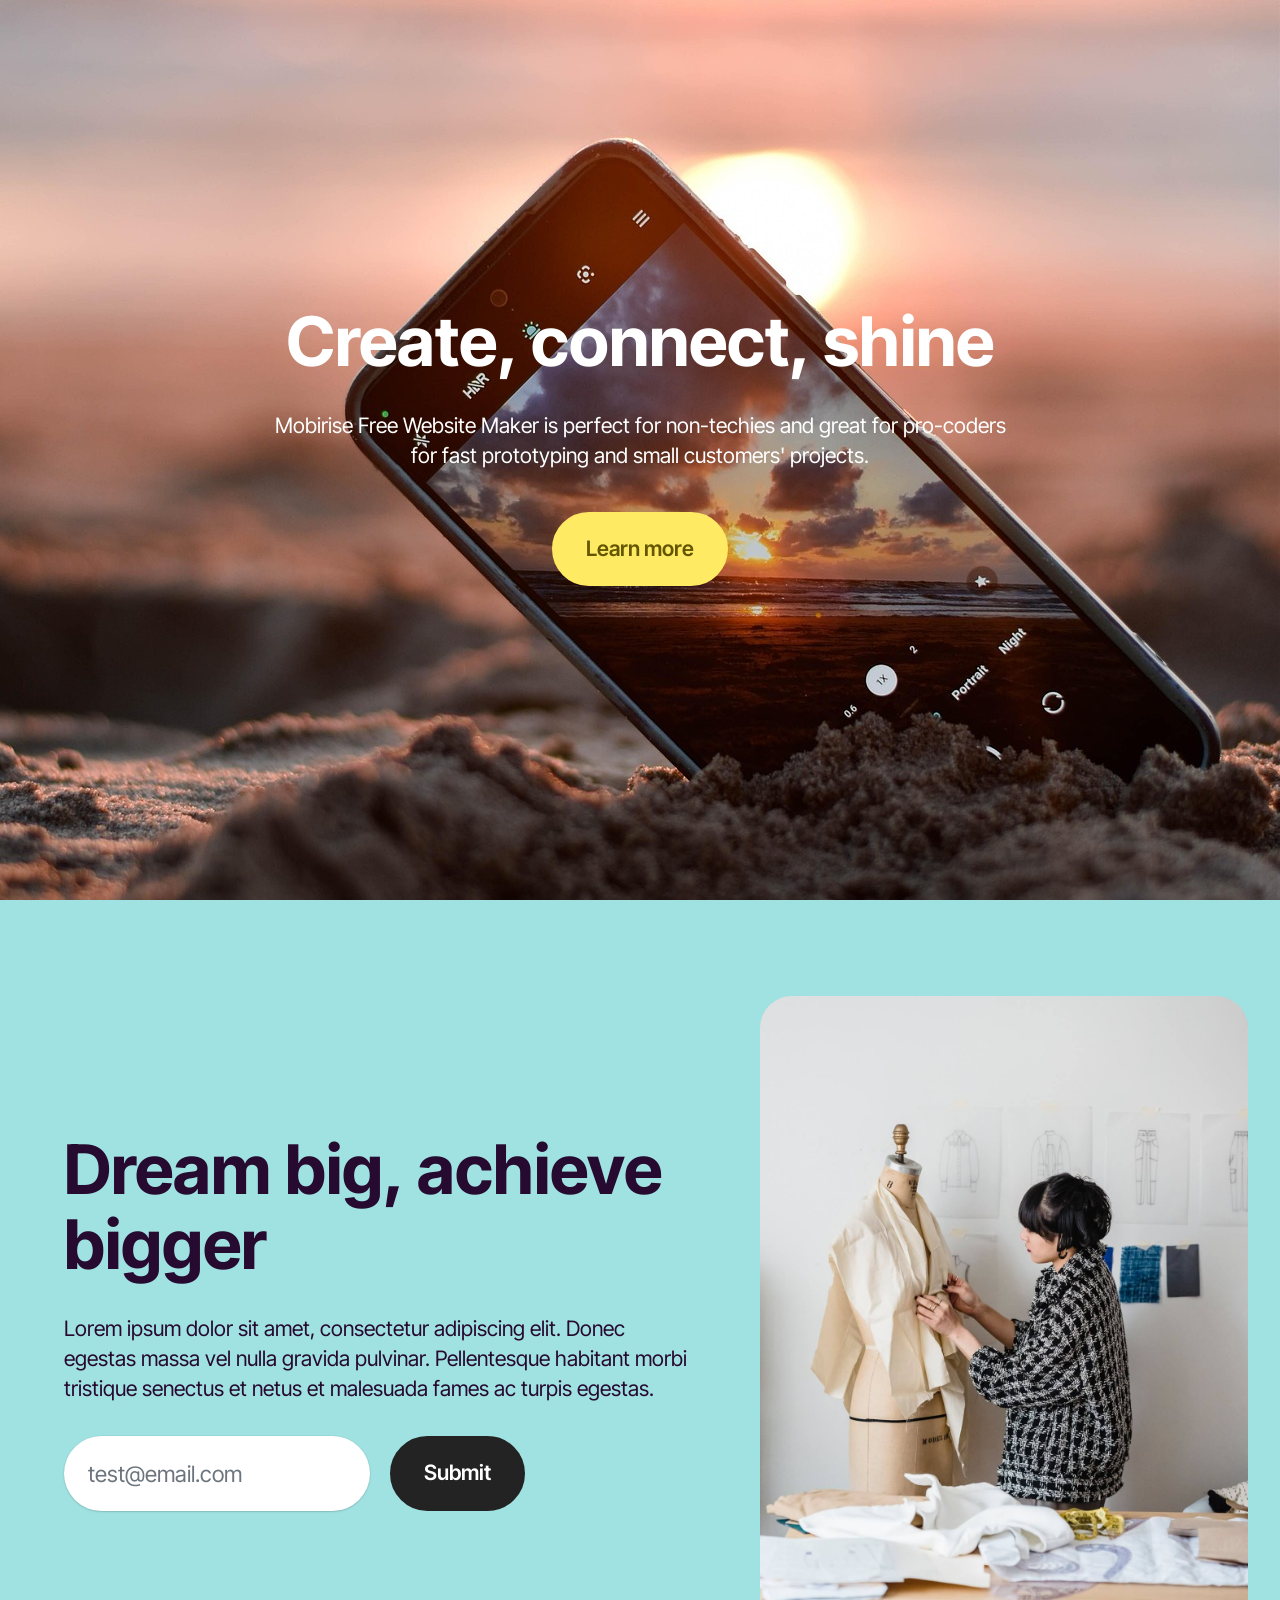
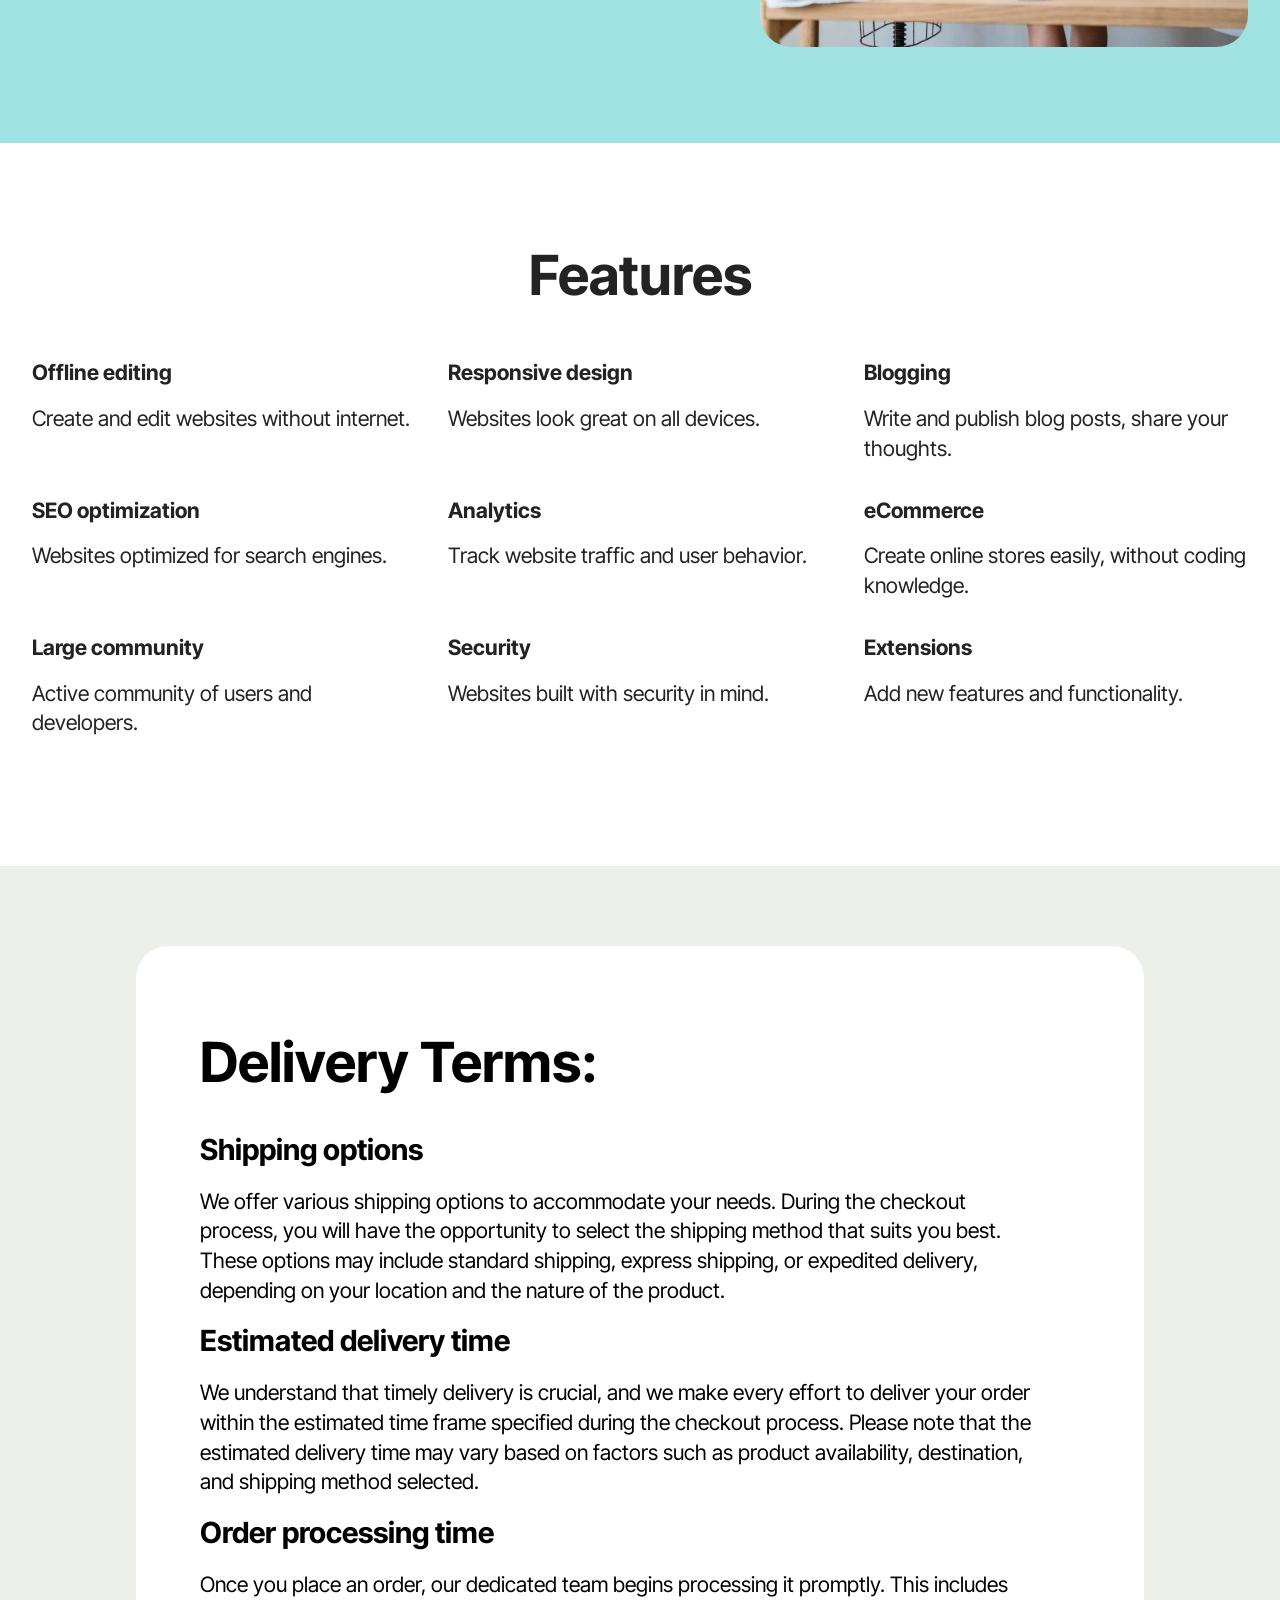
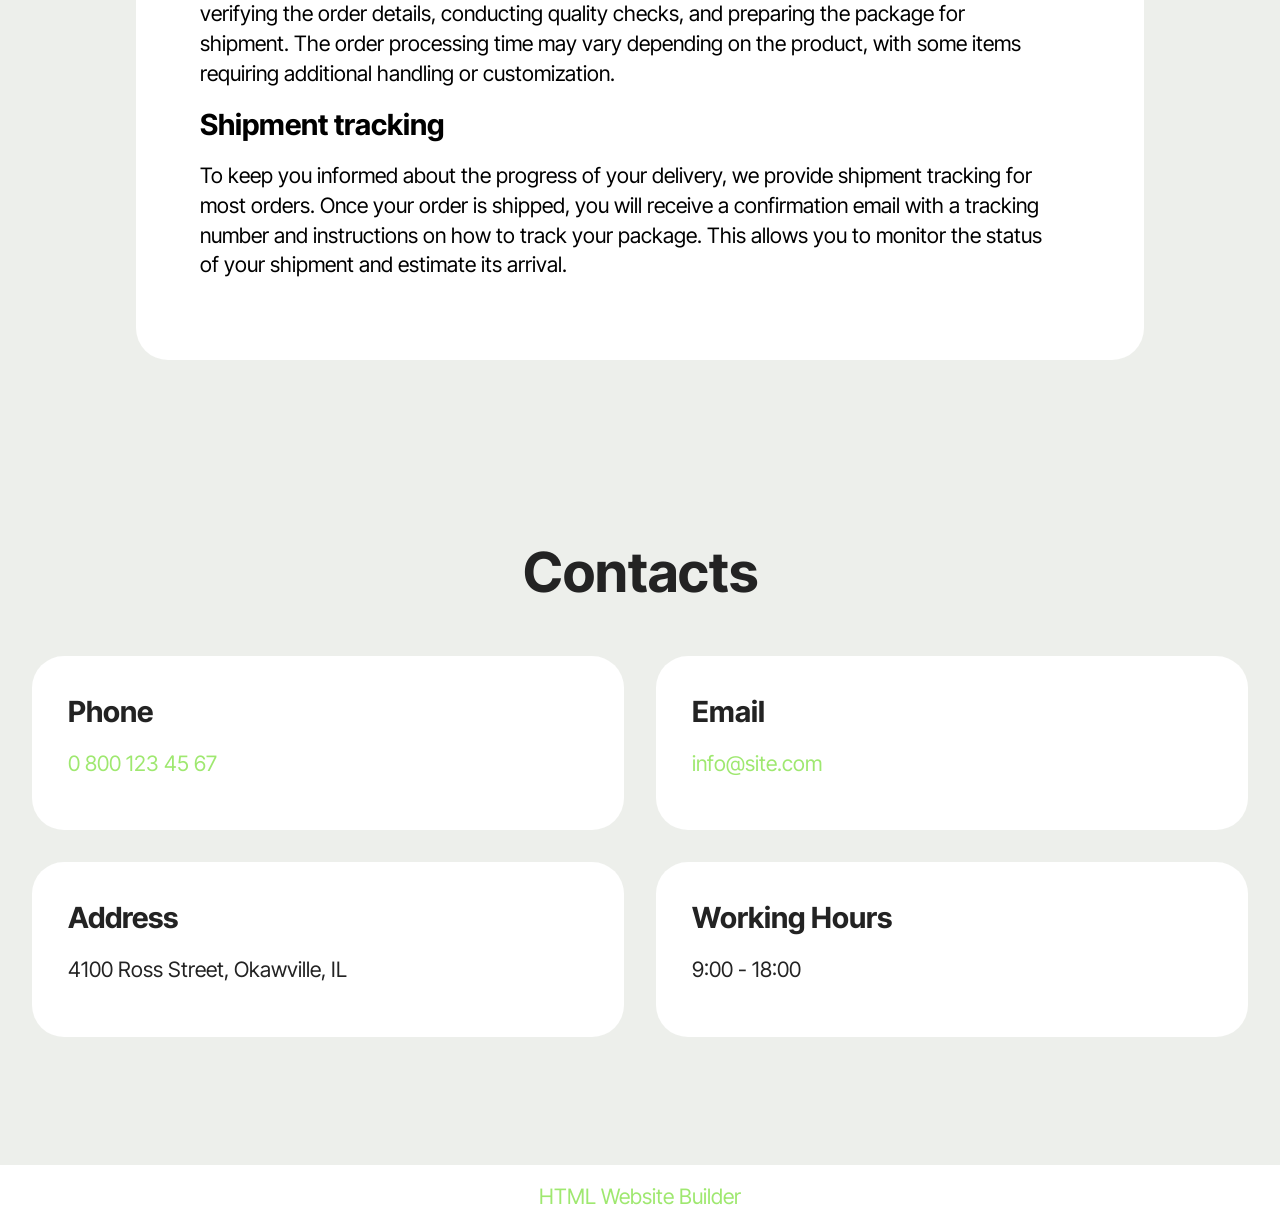
==== commit 77123be6: "create github pages" ====
--- a/index.html
+++ b/index.html
@@ -15,7 +15,7 @@
   <link rel="stylesheet" href="assets/theme/css/style.css">
   <link rel="preload" href="https://fonts.googleapis.com/css?family=Inter+Tight:100,200,300,400,500,600,700,800,900,100i,200i,300i,400i,500i,600i,700i,800i,900i&display=swap" as="style" onload="this.onload=null;this.rel='stylesheet'">
   <noscript><link rel="stylesheet" href="https://fonts.googleapis.com/css?family=Inter+Tight:100,200,300,400,500,600,700,800,900,100i,200i,300i,400i,500i,600i,700i,800i,900i&display=swap"></noscript>
-  <link rel="preload" as="style" href="assets/mobirise/css/mbr-additional.css?v=DsA1QQ"><link rel="stylesheet" href="assets/mobirise/css/mbr-additional.css?v=DsA1QQ" type="text/css">
+  <link rel="preload" as="style" href="assets/mobirise/css/mbr-additional.css?v=2tw2to"><link rel="stylesheet" href="assets/mobirise/css/mbr-additional.css?v=2tw2to" type="text/css">
 
   
   
@@ -57,7 +57,7 @@
 		<div class="row content-wrapper justify-content-center">
 			<div class="col-lg-7 mbr-form">
 				<div class="text-wrapper align-left" data-form-type="formoid">
-					<form action="https://mobirise.eu/" method="POST" class="mbr-form form-with-styler" data-form-title="Form Name"><input type="hidden" name="email" data-form-email="true" value="7hAetusuJZOMynA+xgD7O5yJXaCtSUnyC5FQjeJvLCbHvaGOHsaNDDgUWSrVdXHe0rz7kTd8qkErHKqMlIDs7rxGTB+/b4KkoXu0dcl7S8vp/3zw4QFLGj+jlqUexiQ5">
+					<form action="https://mobirise.eu/" method="POST" class="mbr-form form-with-styler" data-form-title="Form Name"><input type="hidden" name="email" data-form-email="true" value="B0oltlrZR+wM9Yvb5dYhWyWrv4j7YmsFWkATqeg3zsFFq1RieSB8tiuCmXIOmmY+8n3YIGBmQTfJBaAv+eju+DmW34SWLpzheiSrIM/wY8Yw3qEgimim9Yd4o1CyOMH0">
 						<div class="dragArea row">
 							<div class="col-lg-12 col-md-12 col-sm-12">
 								<h1 class="mbr-section-title mbr-fonts-style mb-4 display-1">
@@ -382,7 +382,7 @@
             </div>
         </div>
     </div>
-</section><section class="display-7" style="padding: 0;align-items: center;justify-content: center;flex-wrap: wrap;    align-content: center;display: flex;position: relative;height: 4rem;"><a href="https://mobiri.se/5185870" style="flex: 1 1;height: 4rem;position: absolute;width: 100%;z-index: 1;"><img alt="" style="height: 4rem;" src="[data-uri]"></a><p style="margin: 0;text-align: center;" class="display-7">&#8204;</p><a style="z-index:1" href="https://mobirise.com/drag-drop-website-builder.html">Drag & Drop Website Builder</a></section><script src="assets/bootstrap/js/bootstrap.bundle.min.js"></script>  <script src="assets/smoothscroll/smooth-scroll.js"></script>  <script src="assets/ytplayer/index.js"></script>  <script src="assets/theme/js/script.js"></script>  <script src="assets/formoid/formoid.min.js"></script>  
+</section><section class="display-7" style="padding: 0;align-items: center;justify-content: center;flex-wrap: wrap;    align-content: center;display: flex;position: relative;height: 4rem;"><a href="https://mobiri.se/5185870" style="flex: 1 1;height: 4rem;position: absolute;width: 100%;z-index: 1;"><img alt="" style="height: 4rem;" src="[data-uri]"></a><p style="margin: 0;text-align: center;" class="display-7">&#8204;</p><a style="z-index:1" href="https://mobirise.com/html-builder.html">HTML Website Builder</a></section><script src="assets/bootstrap/js/bootstrap.bundle.min.js"></script>  <script src="assets/smoothscroll/smooth-scroll.js"></script>  <script src="assets/ytplayer/index.js"></script>  <script src="assets/theme/js/script.js"></script>  <script src="assets/formoid/formoid.min.js"></script>  
   
   
 </body>
--- a/assets/mobirise/css/mbr-additional.css
+++ b/assets/mobirise/css/mbr-additional.css
@@ -1032,3 +1032,189 @@
 .cid-vx8PwdO3Mo .content-head {
   max-width: 800px;
 }
+.cid-vxNIsSU00Y {
+  display: flex;
+  background-image: url("../../../assets/images/shinchan1-1100x768.jpg");
+}
+.cid-vxNIsSU00Y .mbr-overlay {
+  background-color: #000000;
+  opacity: 0.5;
+}
+@media (min-width: 768px) {
+  .cid-vxNIsSU00Y {
+    align-items: flex-end;
+  }
+  .cid-vxNIsSU00Y .row {
+    justify-content: center;
+  }
+  .cid-vxNIsSU00Y .content-wrap {
+    padding: 1rem 3rem;
+  }
+}
+@media (max-width: 991px) and (min-width: 768px) {
+  .cid-vxNIsSU00Y .content-wrap {
+    min-width: 50%;
+  }
+}
+@media (max-width: 767px) {
+  .cid-vxNIsSU00Y {
+    -webkit-align-items: center;
+    align-items: flex-end;
+  }
+  .cid-vxNIsSU00Y .mbr-row {
+    -webkit-justify-content: center;
+    justify-content: center;
+  }
+  .cid-vxNIsSU00Y .content-wrap {
+    width: 100%;
+  }
+}
+.cid-vxNIsSU00Y .mbr-section-title,
+.cid-vxNIsSU00Y .mbr-section-subtitle {
+  text-align: center;
+}
+.cid-vxNIsSU00Y .mbr-text,
+.cid-vxNIsSU00Y .mbr-section-btn {
+  text-align: center;
+}
+.cid-vxNIsSU00Y .mbr-section-title {
+  color: #ffa0a0;
+}
+.cid-vxNN1zVrYu {
+  padding-top: 6rem;
+  padding-bottom: 6rem;
+  background-color: #edefeb;
+}
+.cid-vxNN1zVrYu .mbr-fallback-image.disabled {
+  display: none;
+}
+.cid-vxNN1zVrYu .mbr-fallback-image {
+  display: block;
+  background-size: cover;
+  background-position: center center;
+  width: 100%;
+  height: 100%;
+  position: absolute;
+  top: 0;
+}
+@media (max-width: 991px) {
+  .cid-vxNN1zVrYu .image-wrapper {
+    margin-bottom: 1rem;
+  }
+}
+.cid-vxNN1zVrYu .row {
+  flex-direction: row-reverse;
+}
+.cid-vxNN1zVrYu .row {
+  align-items: center;
+}
+@media (max-width: 991px) {
+  .cid-vxNN1zVrYu .image-wrapper {
+    padding: 1rem;
+  }
+}
+@media (min-width: 992px) {
+  .cid-vxNN1zVrYu .text-wrapper {
+    padding: 0 2rem;
+  }
+}
+.cid-vxNN1zVrYu .mbr-section-title {
+  color: #000000;
+}
+.cid-vxNN1zVrYu .mbr-text,
+.cid-vxNN1zVrYu .mbr-section-btn {
+  color: #232323;
+}
+.cid-vxNNiabWDd {
+  padding-top: 6rem;
+  padding-bottom: 6rem;
+  background-color: #edefeb;
+}
+.cid-vxNNiabWDd .mbr-fallback-image.disabled {
+  display: none;
+}
+.cid-vxNNiabWDd .mbr-fallback-image {
+  display: block;
+  background-size: cover;
+  background-position: center center;
+  width: 100%;
+  height: 100%;
+  position: absolute;
+  top: 0;
+}
+@media (max-width: 991px) {
+  .cid-vxNNiabWDd .image-wrapper {
+    margin-bottom: 1rem;
+  }
+}
+.cid-vxNNiabWDd .row {
+  flex-direction: row-reverse;
+}
+.cid-vxNNiabWDd .row {
+  align-items: center;
+}
+@media (max-width: 991px) {
+  .cid-vxNNiabWDd .image-wrapper {
+    padding: 1rem;
+  }
+}
+@media (min-width: 992px) {
+  .cid-vxNNiabWDd .text-wrapper {
+    padding: 0 2rem;
+  }
+}
+.cid-vxNNiabWDd .mbr-section-title {
+  color: #000000;
+}
+.cid-vxNNiabWDd .mbr-text,
+.cid-vxNNiabWDd .mbr-section-btn {
+  color: #232323;
+}
+.cid-vxNNrkTRmN {
+  padding-top: 6rem;
+  padding-bottom: 6rem;
+  background-color: #edefeb;
+}
+.cid-vxNNrkTRmN .mbr-fallback-image.disabled {
+  display: none;
+}
+.cid-vxNNrkTRmN .mbr-fallback-image {
+  display: block;
+  background-size: cover;
+  background-position: center center;
+  width: 100%;
+  height: 100%;
+  position: absolute;
+  top: 0;
+}
+.cid-vxNNrkTRmN .row {
+  justify-content: center;
+}
+.cid-vxNNrkTRmN .item {
+  margin-bottom: 2rem;
+}
+@media (max-width: 767px) {
+  .cid-vxNNrkTRmN .item {
+    margin-bottom: 1rem;
+  }
+}
+.cid-vxNNrkTRmN .item .item-wrapper {
+  display: flex;
+  flex-direction: column;
+  height: 100%;
+  background: #ffffff;
+  padding: 2.25rem;
+}
+@media (min-width: 992px) and (max-width: 1200px) {
+  .cid-vxNNrkTRmN .item .item-wrapper {
+    padding: 2rem 1.5rem;
+  }
+}
+@media (max-width: 767px) {
+  .cid-vxNNrkTRmN .item .item-wrapper {
+    padding: 2rem 1.5rem;
+  }
+}
+.cid-vxNNrkTRmN .content-head {
+  max-width: 800px;
+}
--- a/assets/mobirise/css/mbr-additional.css
+++ b/assets/mobirise/css/mbr-additional.css
@@ -1032,3 +1032,189 @@
 .cid-vx8PwdO3Mo .content-head {
   max-width: 800px;
 }
+.cid-vxNIsSU00Y {
+  display: flex;
+  background-image: url("../../../assets/images/shinchan1-1100x768.jpg");
+}
+.cid-vxNIsSU00Y .mbr-overlay {
+  background-color: #000000;
+  opacity: 0.5;
+}
+@media (min-width: 768px) {
+  .cid-vxNIsSU00Y {
+    align-items: flex-end;
+  }
+  .cid-vxNIsSU00Y .row {
+    justify-content: center;
+  }
+  .cid-vxNIsSU00Y .content-wrap {
+    padding: 1rem 3rem;
+  }
+}
+@media (max-width: 991px) and (min-width: 768px) {
+  .cid-vxNIsSU00Y .content-wrap {
+    min-width: 50%;
+  }
+}
+@media (max-width: 767px) {
+  .cid-vxNIsSU00Y {
+    -webkit-align-items: center;
+    align-items: flex-end;
+  }
+  .cid-vxNIsSU00Y .mbr-row {
+    -webkit-justify-content: center;
+    justify-content: center;
+  }
+  .cid-vxNIsSU00Y .content-wrap {
+    width: 100%;
+  }
+}
+.cid-vxNIsSU00Y .mbr-section-title,
+.cid-vxNIsSU00Y .mbr-section-subtitle {
+  text-align: center;
+}
+.cid-vxNIsSU00Y .mbr-text,
+.cid-vxNIsSU00Y .mbr-section-btn {
+  text-align: center;
+}
+.cid-vxNIsSU00Y .mbr-section-title {
+  color: #ffa0a0;
+}
+.cid-vxNN1zVrYu {
+  padding-top: 6rem;
+  padding-bottom: 6rem;
+  background-color: #edefeb;
+}
+.cid-vxNN1zVrYu .mbr-fallback-image.disabled {
+  display: none;
+}
+.cid-vxNN1zVrYu .mbr-fallback-image {
+  display: block;
+  background-size: cover;
+  background-position: center center;
+  width: 100%;
+  height: 100%;
+  position: absolute;
+  top: 0;
+}
+@media (max-width: 991px) {
+  .cid-vxNN1zVrYu .image-wrapper {
+    margin-bottom: 1rem;
+  }
+}
+.cid-vxNN1zVrYu .row {
+  flex-direction: row-reverse;
+}
+.cid-vxNN1zVrYu .row {
+  align-items: center;
+}
+@media (max-width: 991px) {
+  .cid-vxNN1zVrYu .image-wrapper {
+    padding: 1rem;
+  }
+}
+@media (min-width: 992px) {
+  .cid-vxNN1zVrYu .text-wrapper {
+    padding: 0 2rem;
+  }
+}
+.cid-vxNN1zVrYu .mbr-section-title {
+  color: #000000;
+}
+.cid-vxNN1zVrYu .mbr-text,
+.cid-vxNN1zVrYu .mbr-section-btn {
+  color: #232323;
+}
+.cid-vxNNiabWDd {
+  padding-top: 6rem;
+  padding-bottom: 6rem;
+  background-color: #edefeb;
+}
+.cid-vxNNiabWDd .mbr-fallback-image.disabled {
+  display: none;
+}
+.cid-vxNNiabWDd .mbr-fallback-image {
+  display: block;
+  background-size: cover;
+  background-position: center center;
+  width: 100%;
+  height: 100%;
+  position: absolute;
+  top: 0;
+}
+@media (max-width: 991px) {
+  .cid-vxNNiabWDd .image-wrapper {
+    margin-bottom: 1rem;
+  }
+}
+.cid-vxNNiabWDd .row {
+  flex-direction: row-reverse;
+}
+.cid-vxNNiabWDd .row {
+  align-items: center;
+}
+@media (max-width: 991px) {
+  .cid-vxNNiabWDd .image-wrapper {
+    padding: 1rem;
+  }
+}
+@media (min-width: 992px) {
+  .cid-vxNNiabWDd .text-wrapper {
+    padding: 0 2rem;
+  }
+}
+.cid-vxNNiabWDd .mbr-section-title {
+  color: #000000;
+}
+.cid-vxNNiabWDd .mbr-text,
+.cid-vxNNiabWDd .mbr-section-btn {
+  color: #232323;
+}
+.cid-vxNNrkTRmN {
+  padding-top: 6rem;
+  padding-bottom: 6rem;
+  background-color: #edefeb;
+}
+.cid-vxNNrkTRmN .mbr-fallback-image.disabled {
+  display: none;
+}
+.cid-vxNNrkTRmN .mbr-fallback-image {
+  display: block;
+  background-size: cover;
+  background-position: center center;
+  width: 100%;
+  height: 100%;
+  position: absolute;
+  top: 0;
+}
+.cid-vxNNrkTRmN .row {
+  justify-content: center;
+}
+.cid-vxNNrkTRmN .item {
+  margin-bottom: 2rem;
+}
+@media (max-width: 767px) {
+  .cid-vxNNrkTRmN .item {
+    margin-bottom: 1rem;
+  }
+}
+.cid-vxNNrkTRmN .item .item-wrapper {
+  display: flex;
+  flex-direction: column;
+  height: 100%;
+  background: #ffffff;
+  padding: 2.25rem;
+}
+@media (min-width: 992px) and (max-width: 1200px) {
+  .cid-vxNNrkTRmN .item .item-wrapper {
+    padding: 2rem 1.5rem;
+  }
+}
+@media (max-width: 767px) {
+  .cid-vxNNrkTRmN .item .item-wrapper {
+    padding: 2rem 1.5rem;
+  }
+}
+.cid-vxNNrkTRmN .content-head {
+  max-width: 800px;
+}
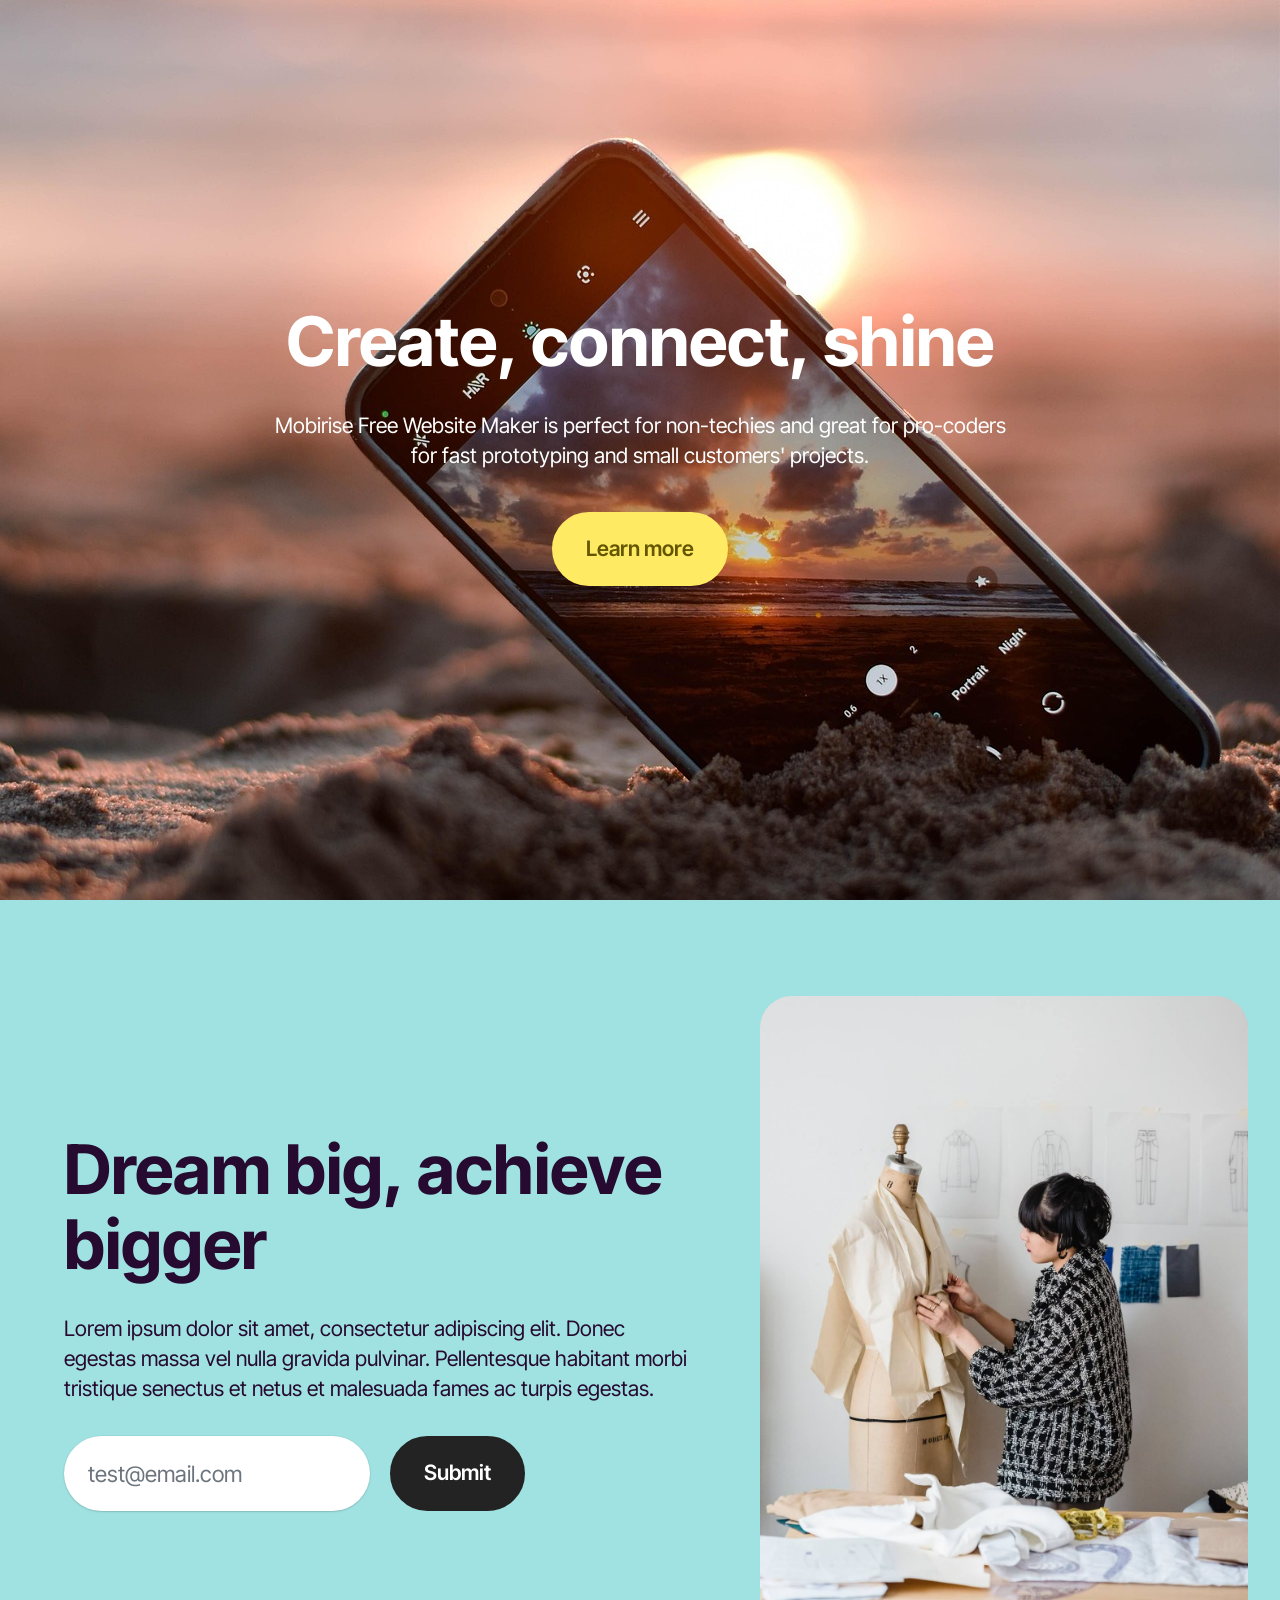
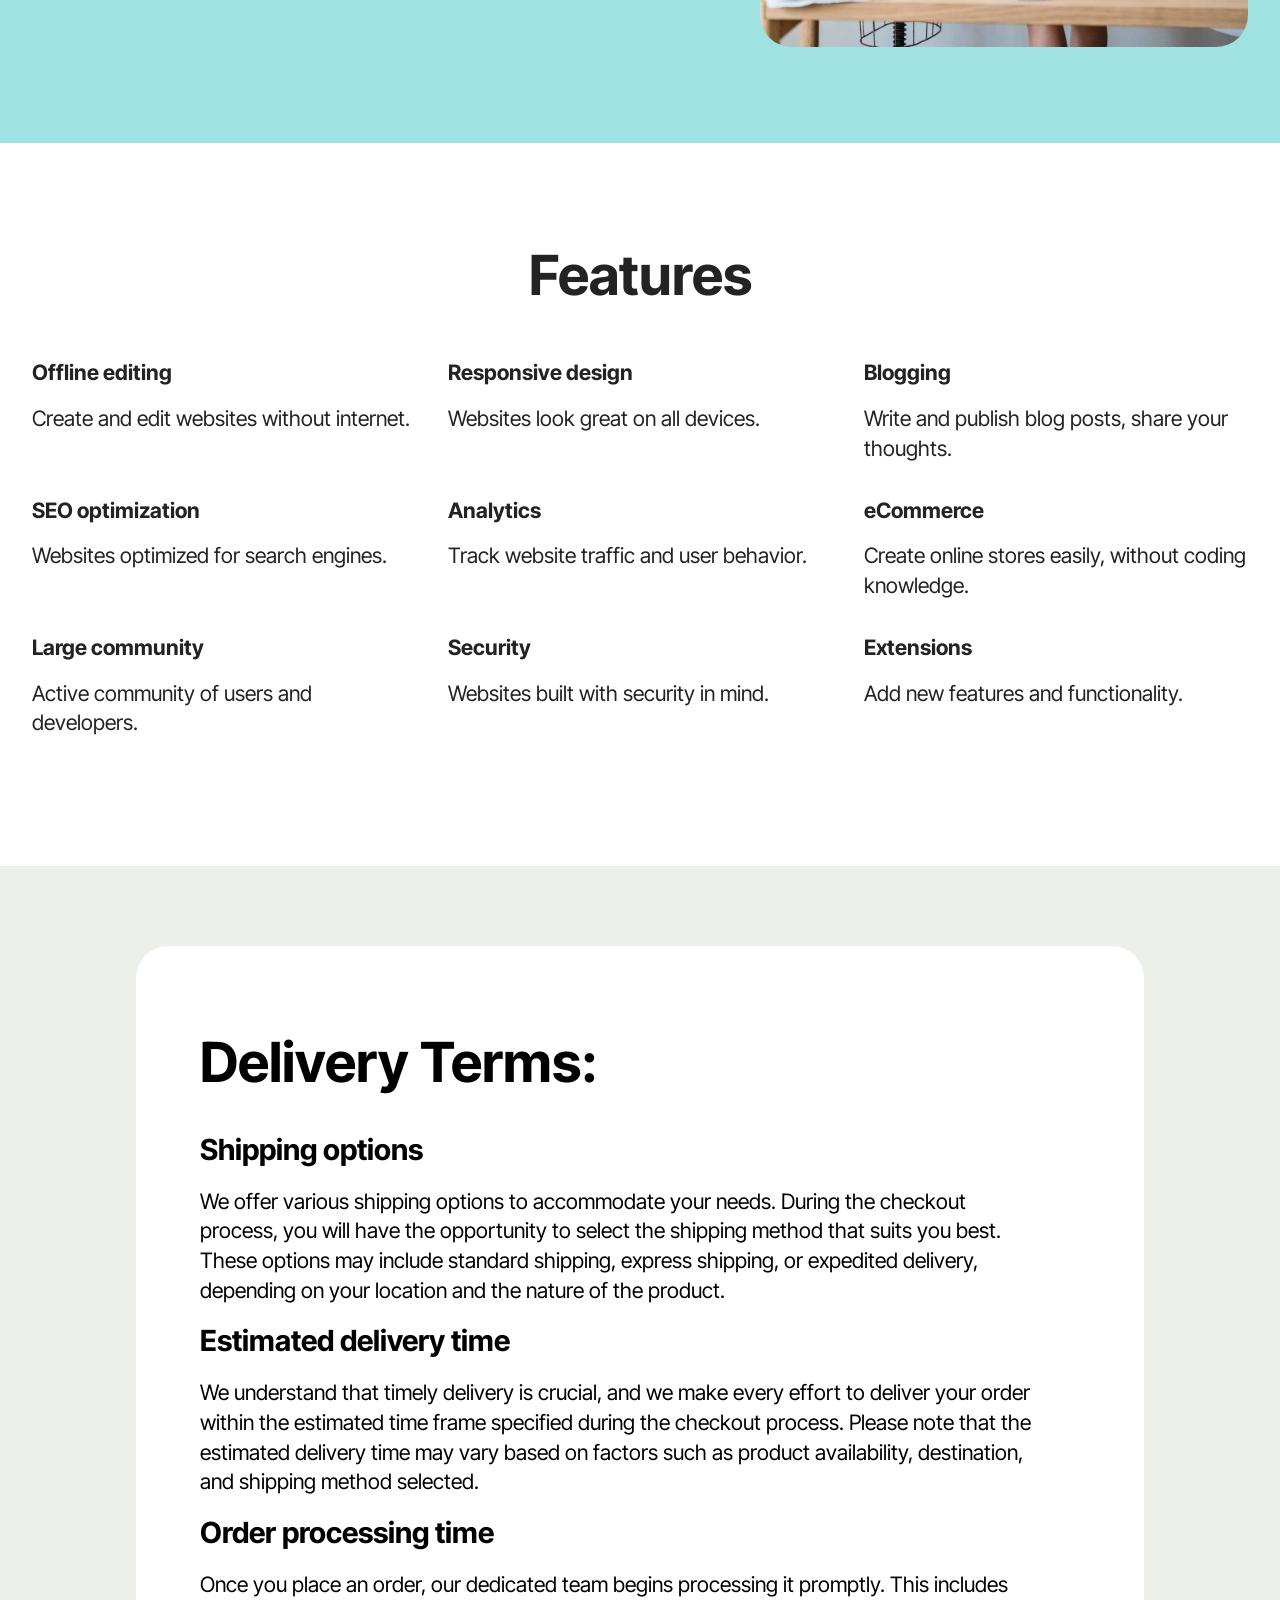
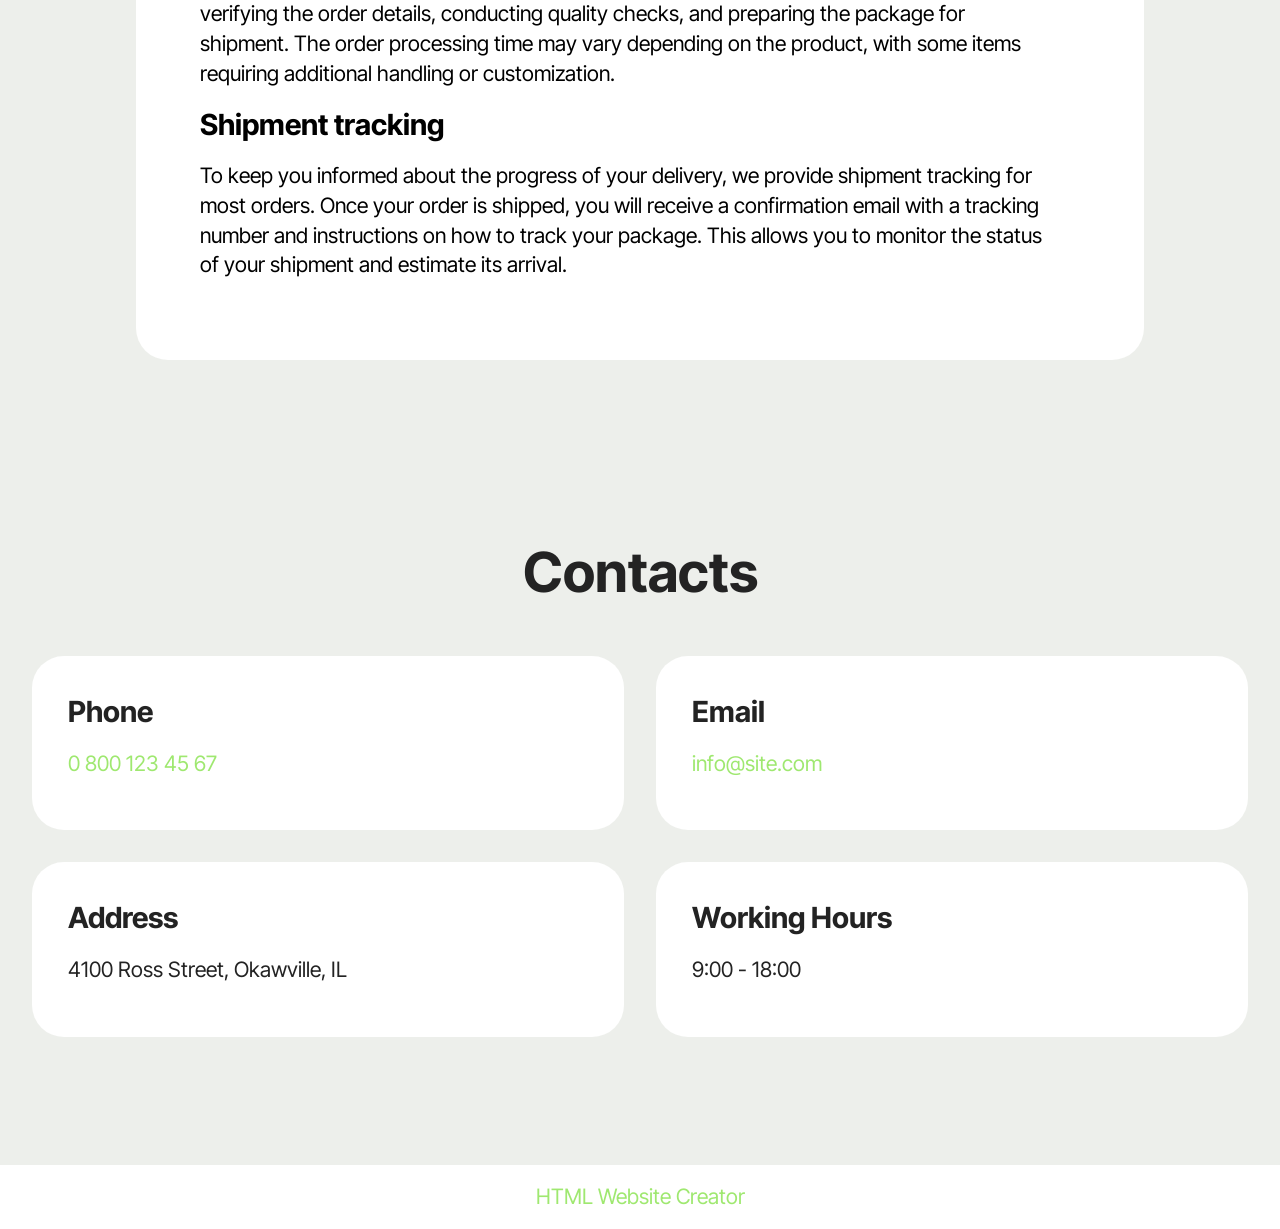
==== commit 4b84b0e4: "create github pages" ====
--- a/index.html
+++ b/index.html
@@ -15,7 +15,7 @@
   <link rel="stylesheet" href="assets/theme/css/style.css">
   <link rel="preload" href="https://fonts.googleapis.com/css?family=Inter+Tight:100,200,300,400,500,600,700,800,900,100i,200i,300i,400i,500i,600i,700i,800i,900i&display=swap" as="style" onload="this.onload=null;this.rel='stylesheet'">
   <noscript><link rel="stylesheet" href="https://fonts.googleapis.com/css?family=Inter+Tight:100,200,300,400,500,600,700,800,900,100i,200i,300i,400i,500i,600i,700i,800i,900i&display=swap"></noscript>
-  <link rel="preload" as="style" href="assets/mobirise/css/mbr-additional.css?v=2tw2to"><link rel="stylesheet" href="assets/mobirise/css/mbr-additional.css?v=2tw2to" type="text/css">
+  <link rel="preload" as="style" href="assets/mobirise/css/mbr-additional.css?v=tsOFMH"><link rel="stylesheet" href="assets/mobirise/css/mbr-additional.css?v=tsOFMH" type="text/css">
 
   
   
@@ -57,7 +57,7 @@
 		<div class="row content-wrapper justify-content-center">
 			<div class="col-lg-7 mbr-form">
 				<div class="text-wrapper align-left" data-form-type="formoid">
-					<form action="https://mobirise.eu/" method="POST" class="mbr-form form-with-styler" data-form-title="Form Name"><input type="hidden" name="email" data-form-email="true" value="B0oltlrZR+wM9Yvb5dYhWyWrv4j7YmsFWkATqeg3zsFFq1RieSB8tiuCmXIOmmY+8n3YIGBmQTfJBaAv+eju+DmW34SWLpzheiSrIM/wY8Yw3qEgimim9Yd4o1CyOMH0">
+					<form action="https://mobirise.eu/" method="POST" class="mbr-form form-with-styler" data-form-title="Form Name"><input type="hidden" name="email" data-form-email="true" value="B1bTMpRupL1mtn3b14l0tN7UZy82as8PurDhJESQuUUWQaXbHLTGRRE3EvDlfvih6yEqYdwQ6JHMBNQMcL61xpKpddO/KUhx3OYIB0lrcyzEtnDZIS4gdFldA8BVPyfy">
 						<div class="dragArea row">
 							<div class="col-lg-12 col-md-12 col-sm-12">
 								<h1 class="mbr-section-title mbr-fonts-style mb-4 display-1">
@@ -382,7 +382,7 @@
             </div>
         </div>
     </div>
-</section><section class="display-7" style="padding: 0;align-items: center;justify-content: center;flex-wrap: wrap;    align-content: center;display: flex;position: relative;height: 4rem;"><a href="https://mobiri.se/5185870" style="flex: 1 1;height: 4rem;position: absolute;width: 100%;z-index: 1;"><img alt="" style="height: 4rem;" src="[data-uri]"></a><p style="margin: 0;text-align: center;" class="display-7">&#8204;</p><a style="z-index:1" href="https://mobirise.com/html-builder.html">HTML Website Builder</a></section><script src="assets/bootstrap/js/bootstrap.bundle.min.js"></script>  <script src="assets/smoothscroll/smooth-scroll.js"></script>  <script src="assets/ytplayer/index.js"></script>  <script src="assets/theme/js/script.js"></script>  <script src="assets/formoid/formoid.min.js"></script>  
+</section><section class="display-7" style="padding: 0;align-items: center;justify-content: center;flex-wrap: wrap;    align-content: center;display: flex;position: relative;height: 4rem;"><a href="https://mobiri.se/5185870" style="flex: 1 1;height: 4rem;position: absolute;width: 100%;z-index: 1;"><img alt="" style="height: 4rem;" src="[data-uri]"></a><p style="margin: 0;text-align: center;" class="display-7">&#8204;</p><a style="z-index:1" href="https://mobirise.com/html-builder.html">HTML Website Creator</a></section><script src="assets/bootstrap/js/bootstrap.bundle.min.js"></script>  <script src="assets/smoothscroll/smooth-scroll.js"></script>  <script src="assets/ytplayer/index.js"></script>  <script src="assets/theme/js/script.js"></script>  <script src="assets/formoid/formoid.min.js"></script>  
   
   
 </body>
